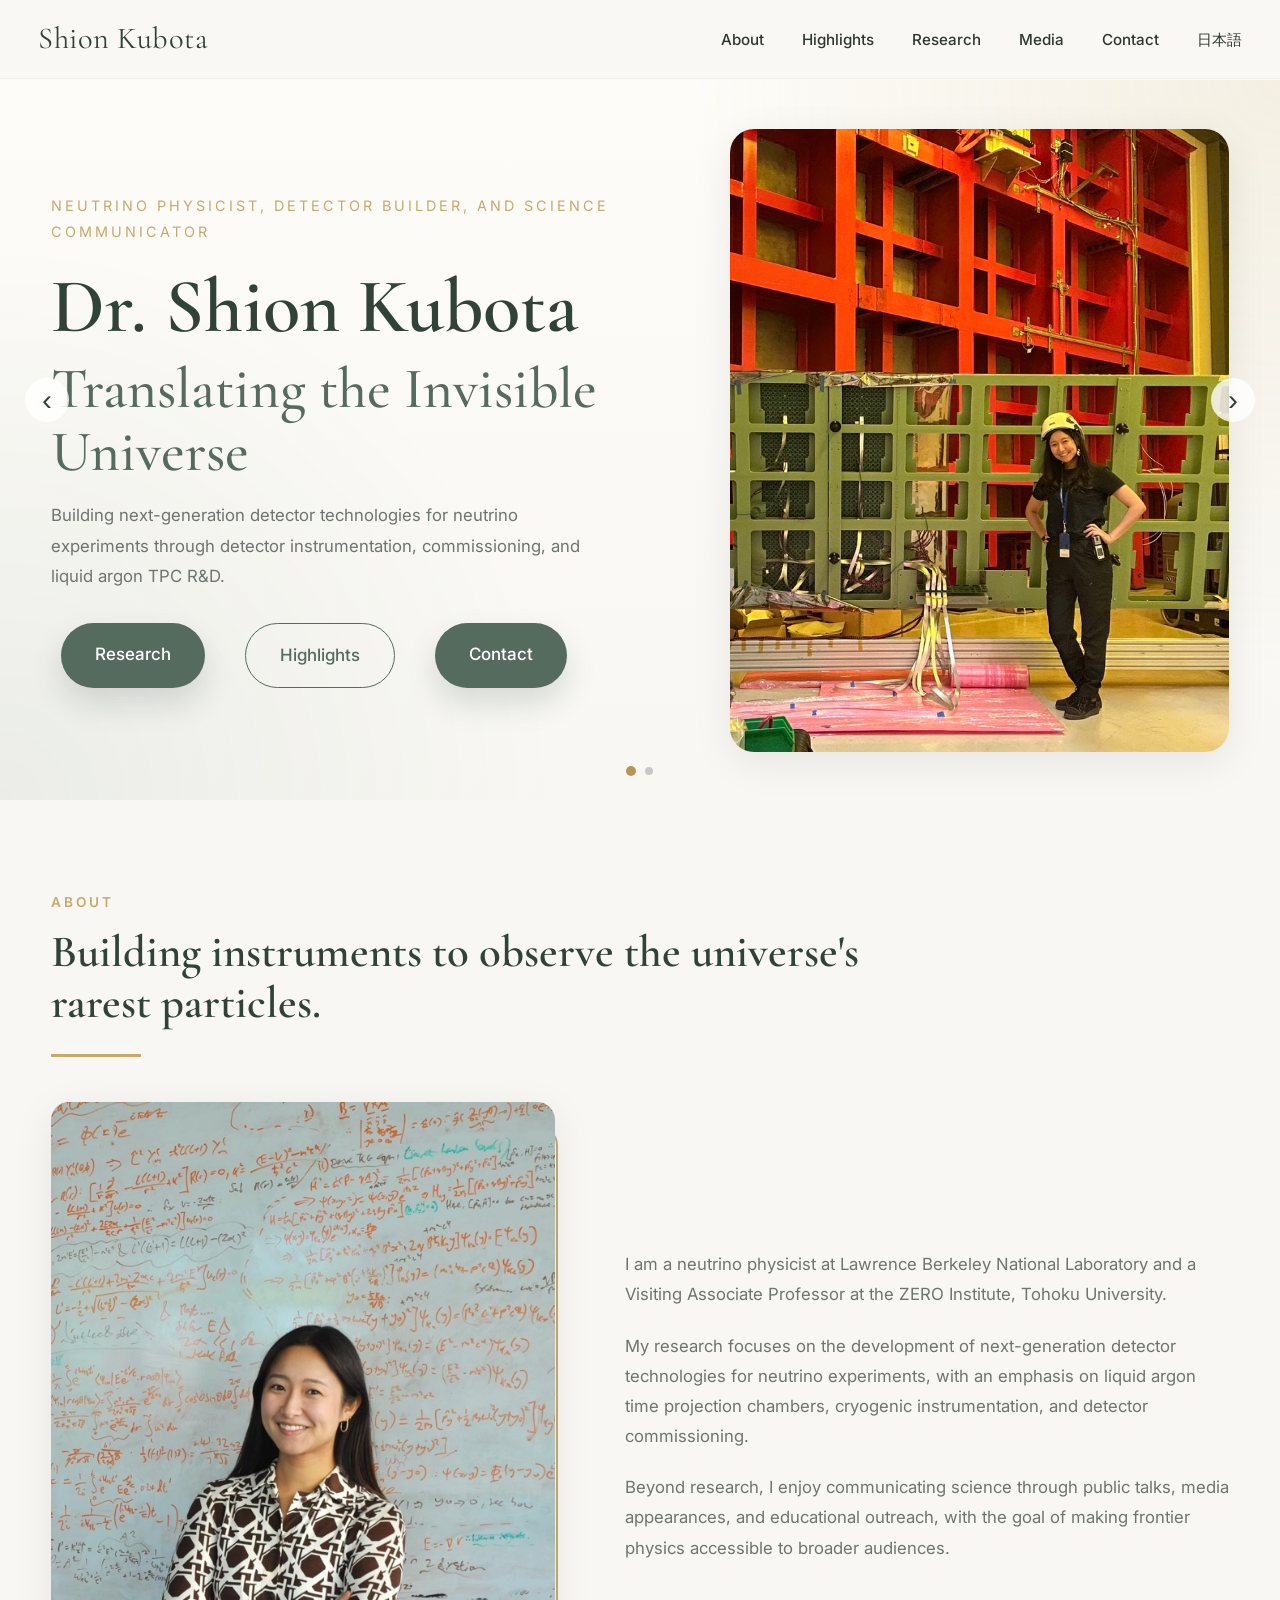
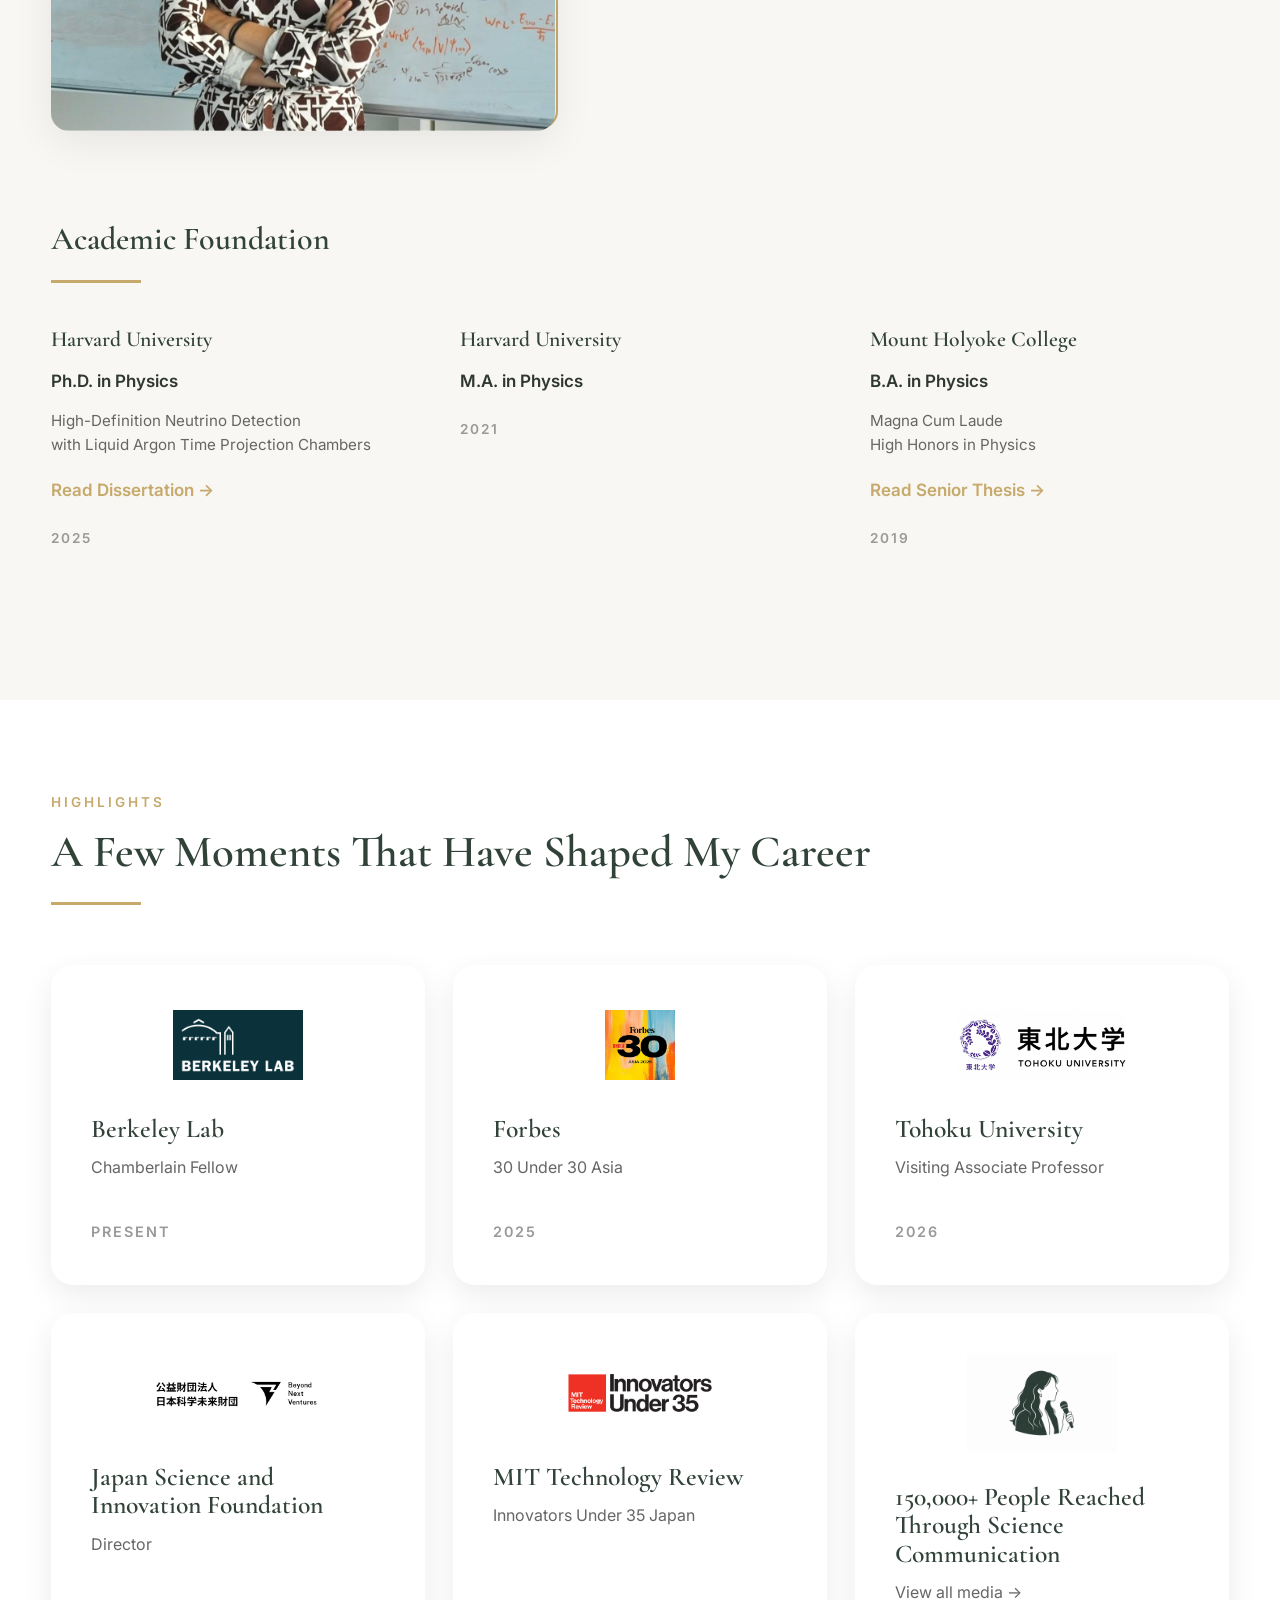
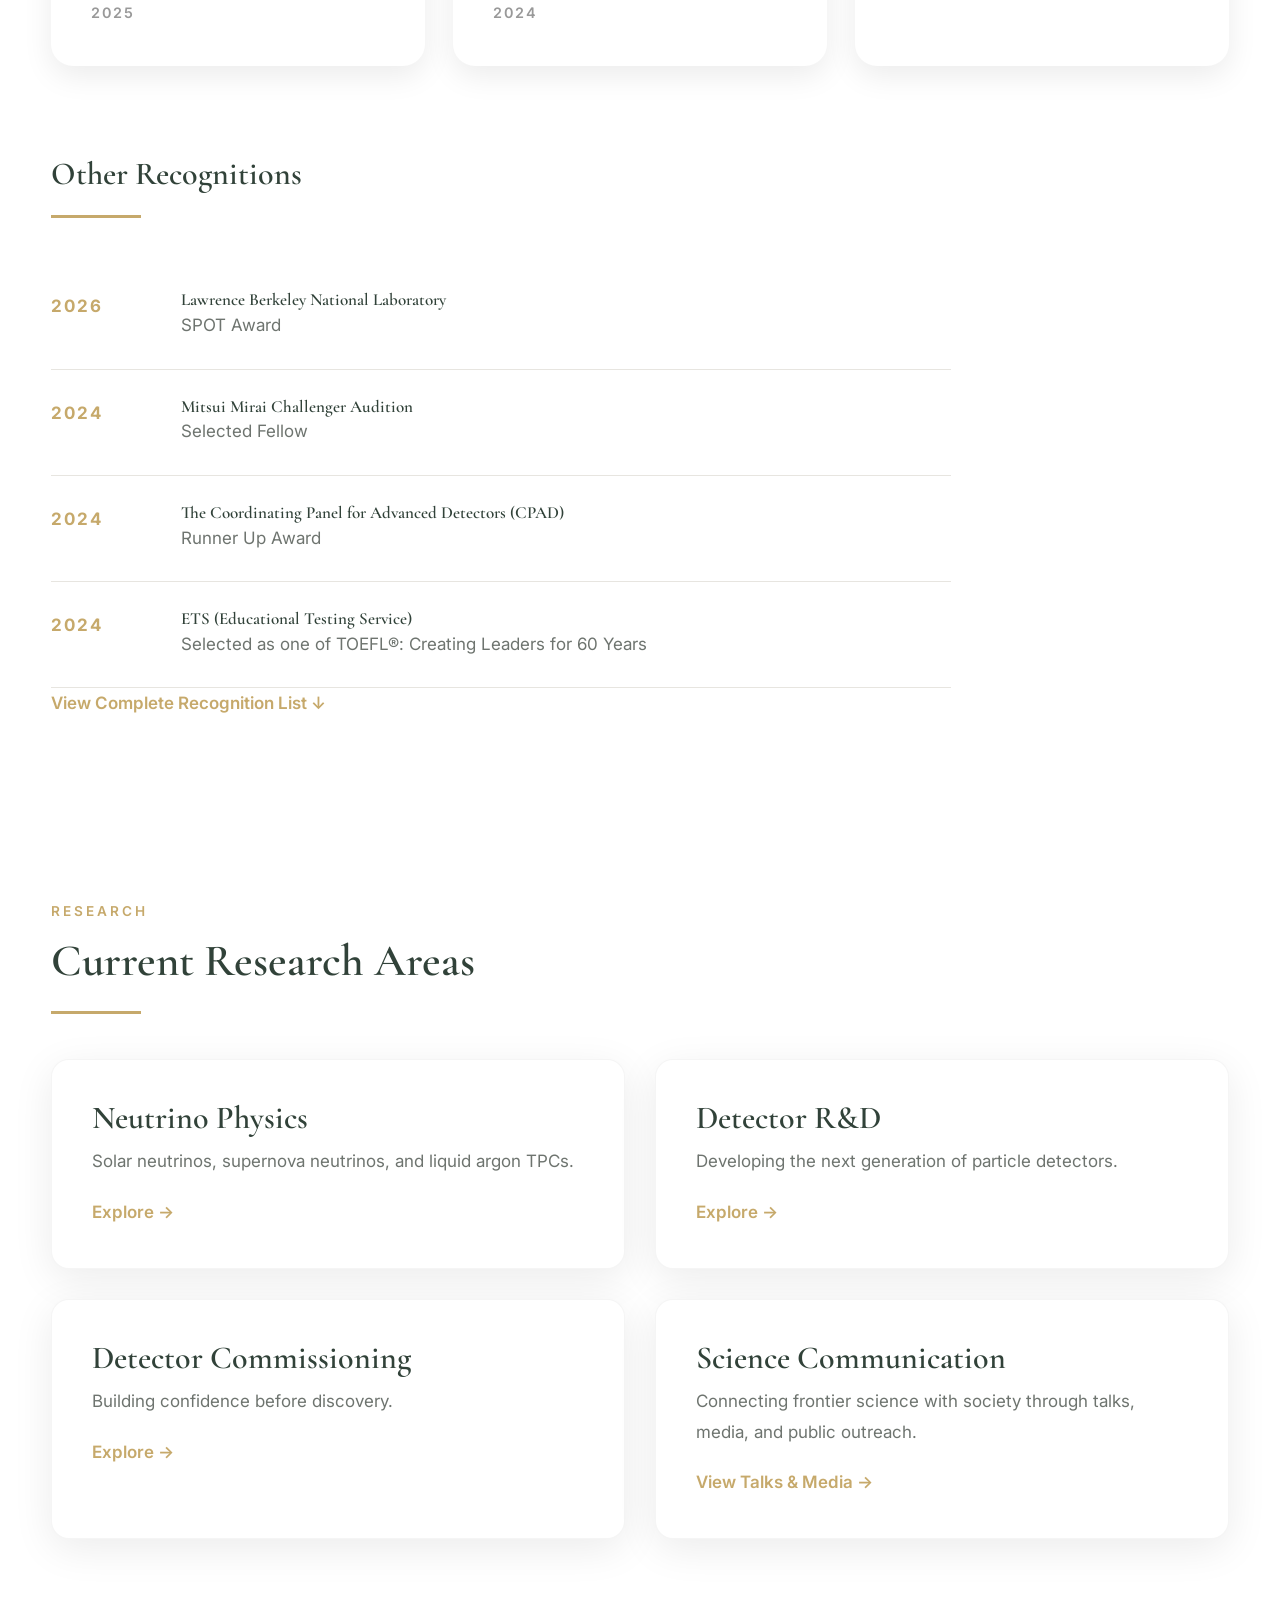
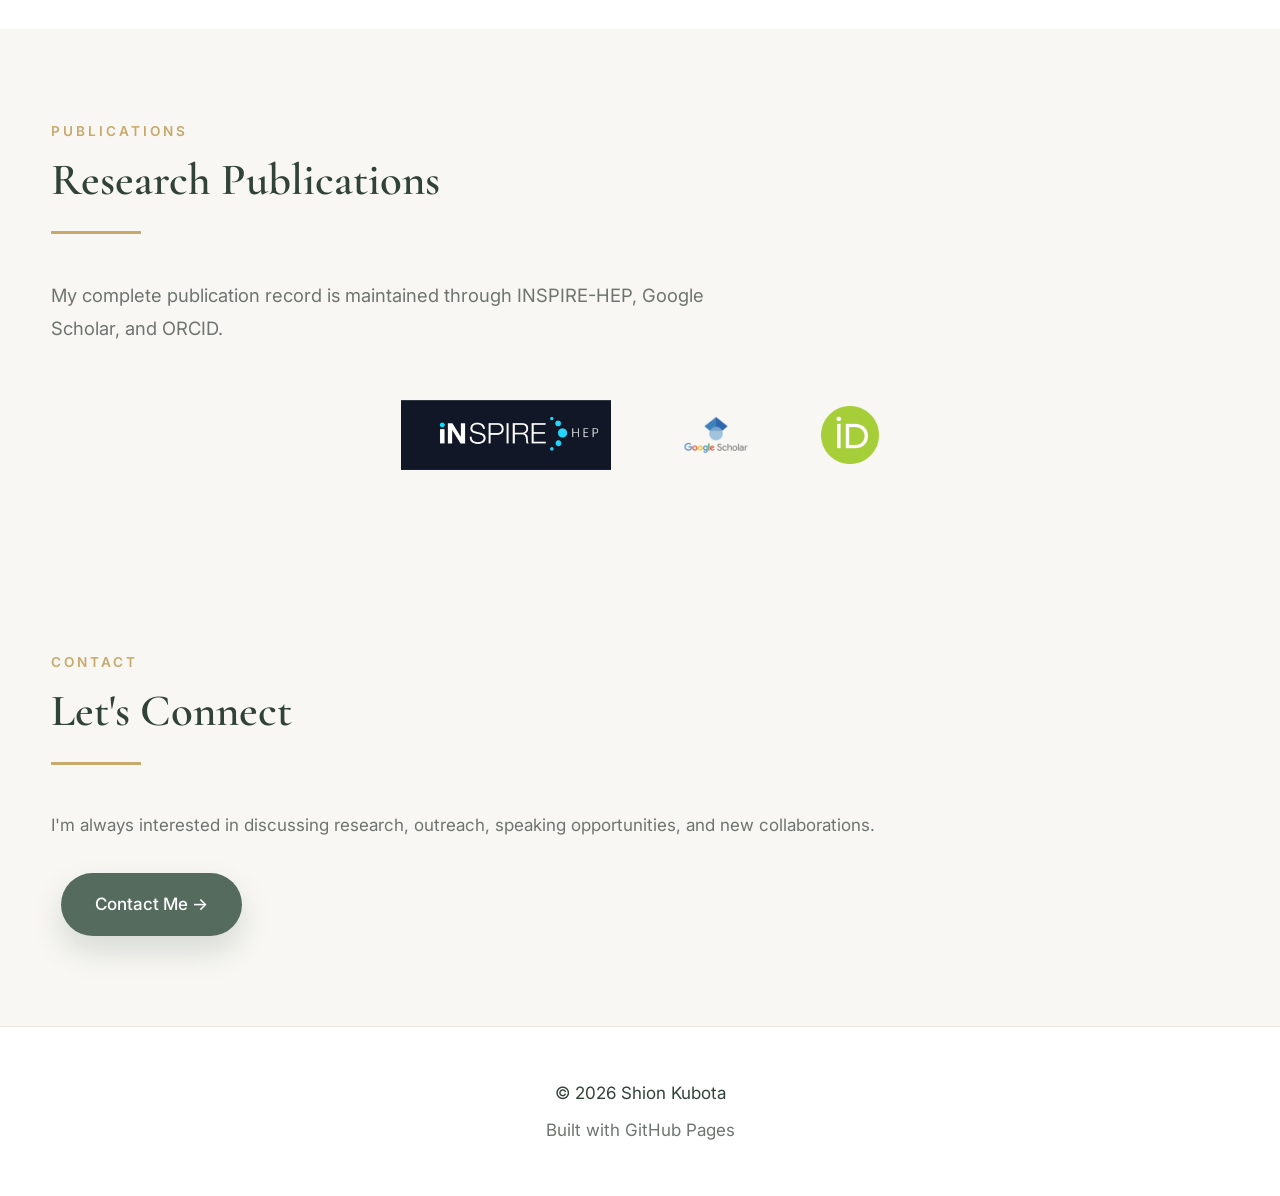
==== index.html @ 38a02c0d "Update index.html" ====
<!DOCTYPE html>
<html lang="en">

<head>
    <meta charset="UTF-8">
    <meta name="viewport" content="width=device-width, initial-scale=1.0">

    <title>Shion Kubota | Neutrino Physicist</title>

    <meta name="description"
content="Official website of Shion Kubota, neutrino physicist at Lawrence Berkeley National Laboratory, who is also a visiting associate professor at Tohoku University, specializing in detector instrumentation, liquid argon TPCs, detector commissioning, and science communication.">

    <!-- Google Fonts -->
    <link rel="preconnect" href="https://fonts.googleapis.com">
    <link rel="preconnect" href="https://fonts.gstatic.com" crossorigin>

    <link href="https://fonts.googleapis.com/css2?family=Cormorant+Garamond:wght@400;500;600;700&family=Inter:wght@300;400;500;600&display=swap"
        rel="stylesheet">

    <link rel="stylesheet" href="css/style.css">
    <link rel="icon" type="image/png" href="favicon.png">
</head>

<body>

    <!-- ================= NAVIGATION ================= -->

    <header>

        <nav class="navbar">

            <div class="logo">
                Shion Kubota
            </div>

            <ul class="nav-links">

                <li><a href="#about">About</a></li>

                <li><a href="#highlights">Highlights</a></li>

                <li><a href="#research">Research</a></li>

                <li><a href="media.html">Media</a></li>

                <li><a href="#contact">Contact</a></li>

                <li class="language-item">
                    <a href="jp/index.html" class="language-switch">
                        日本語
                    </a>
                </li>

            </ul>

        </nav>

    </header>


    <!-- ================= HERO SLIDER ================= -->

<section class="hero hero-slider">

    <div class="hero-slides">

        <!-- ================= SLIDE 1: MAIN HERO ================= -->

        <div class="hero-slide active">

            <div class="hero-content">

                <div class="hero-text">

                    <p class="subtitle">
                        Neutrino Physicist, Detector Builder, and Science Communicator
                    </p>

                    <h1>Dr. Shion Kubota</h1>

                    <h2>Translating the Invisible Universe</h2>

                    <p class="hero-description">
                        Building next-generation detector technologies for
                        neutrino experiments through detector instrumentation,
                        commissioning, and liquid argon TPC R&D.
                    </p>

                    <div class="hero-buttons">

                        <a href="#research" class="button">
                            Research
                        </a>

                        <a href="#highlights" class="button button-outline">
                            Highlights
                        </a>

                        <a href="#contact" class="button">
                            Contact
                        </a>

                    </div>

                </div>

                <div class="hero-image">

                    <img src="images/pCRP_portrait.jpeg"
                         alt="Shion Kubota with a detector">

                </div>

            </div>

        </div>


        <!-- ================= SLIDE 2: FEATURED MEDIA ================= -->

        <div class="hero-slide">

            <div class="hero-media-content">

                <div class="hero-media-heading">

                    <p class="subtitle">
                        FEATURED MEDIA
                    </p>

                    <h2>
                        Science Beyond the Laboratory
                    </h2>

                </div>


                <div class="media-grid">

                    <a href="https://youtu.be/wFc9NZ7e8RI?si=wCuoPRkrqTtPnAEb"
                       target="_blank"
                       class="media-card">

                        <img src="https://img.youtube.com/vi/wFc9NZ7e8RI/maxresdefault.jpg"
                             alt="YouTube Interview">

                        <div class="media-content">

                            <span class="media-type">
                                YouTube
                            </span>

                            <h3>
                                Featured Research Interview
                            </h3>

                        </div>

                    </a>


                    <a href="https://mitsui350th.com/interview/"
                       target="_blank"
                       class="media-card">

                        <img src="https://mitsui350th.com/asset/images/interview/pic2.jpg"
                             alt="Mitsui Interview">

                        <div class="media-content">

                            <span class="media-type">
                                Interview
                            </span>

                            <h3>
                                Mitsui 350th Anniversary
                            </h3>

                        </div>

                    </a>


                    <a href="https://prtimes.jp/main/html/rd/p/000000017.000087132.html"
                       target="_blank"
                       class="media-card">

                        <img src="images/impact.JPG"
                             alt="Tech for Impact Summit">

                        <div class="media-content">

                            <span class="media-type">
                                Invited Speaker
                            </span>

                            <h3>
                                Tech for Impact Summit 2025
                            </h3>

                        </div>

                    </a>

                </div>


                <div class="hero-media-more">

                    <a href="media.html">
                        Explore all media →
                    </a>

                </div>

            </div>

        </div>

        <!-- ================= SLIDE 3: HERO CLONE ================= -->

        <div class="hero-slide hero-clone">
        
            <div class="hero-content">
        
                <div class="hero-text">
        
                    <p class="subtitle">
                        Neutrino Physicist, Detector Builder, and Science Communicator
                    </p>
        
                    <h1>Dr. Shion Kubota</h1>
        
                    <h2>Translating the Invisible Universe</h2>
        
                    <p class="hero-description">
                        Building next-generation detector technologies for
                        neutrino experiments through detector instrumentation,
                        commissioning, and liquid argon TPC R&D.
                    </p>
        
                    <div class="hero-buttons">
        
                        <a href="#research" class="button">
                            Research
                        </a>
        
                        <a href="#highlights" class="button button-outline">
                            Highlights
                        </a>
        
                        <a href="#contact" class="button">
                            Contact
                        </a>
        
                    </div>
        
                </div>
        
                <div class="hero-image">
        
                    <img src="images/pCRP_portrait.jpeg"
                         alt="Shion Kubota with a detector">
        
                </div>
        
            </div>
        
        </div>

    </div>


    <!-- Slider controls -->

    <button class="hero-arrow hero-prev"
            aria-label="Previous slide">
        ‹
    </button>

    <button class="hero-arrow hero-next"
            aria-label="Next slide">
        ›
    </button>


    <div class="hero-dots">

        <button class="hero-dot active"
                aria-label="Show introduction"></button>

        <button class="hero-dot"
                aria-label="Show featured media"></button>

    </div>

</section>

    <!-- ================= ABOUT ================= -->

    <section id="about" class="section">

        <div class="container">

            <div class="section-title">

                <p>ABOUT</p>

                <h2>Building instruments to observe the universe's rarest particles.</h2>

            </div>

            <div class="about-grid">

                <div class="about-image">

                    <!-- Replace later -->

                    <img src="images/profile.jpg" alt="Shion Kubota">

                </div>

                <div class="about-text">

                    <p>

                        I am a neutrino physicist at Lawrence Berkeley National Laboratory and a Visiting Associate Professor at the ZERO Institute, Tohoku University.

                    </p>

                    <p>

                        My research focuses on the development of next-generation detector technologies for neutrino experiments, with an emphasis on liquid argon time projection chambers, cryogenic instrumentation, and detector commissioning.

                    </p>

                    <p>

                        Beyond research, I enjoy communicating science through public talks, media appearances, and educational outreach, with the goal of making frontier physics accessible to broader audiences.

                    </p>

                </div>

            </div>

                <!-- ================= Academic Foundation ================= -->

<div class="academic-foundation">

    <div class="section-title">

        <h3>Academic Foundation</h3>

    </div>

    <div class="education-grid">

        <div class="education-item">

            <h4>Harvard University</h4>

            <p class="degree">
                Ph.D. in Physics
            </p>

            <p class="education-note">
                High-Definition Neutrino Detection<br>
                with Liquid Argon Time Projection Chambers
            </p>

            <a href="https://dash.harvard.edu/entities/publication/be5d4766-2b55-4b63-9b41-ff9f7cc50c7d" class="education-link">
                Read Dissertation →
            </a>
            
            <span class="education-year">
                2025
            </span>

        </div>


        <div class="education-item">

            <h4>Harvard University</h4>

            <p class="degree">
                M.A. in Physics
            </p>

            <span class="education-year">
                2021
            </span>

        </div>

        
        <div class="education-item">

            <h4>Mount Holyoke College</h4>

            <p class="degree">
                B.A. in Physics
            </p>

            <p class="education-note">
                Magna Cum Laude<br>
                High Honors in Physics
            </p>

            <a href="https://ida.mtholyoke.edu/items/b19a2bbe-3df1-4970-aa1a-ec452c38742c" class="education-link">
                Read Senior Thesis →
            </a>

            <span class="education-year">
                2019
            </span>

        </div>


        

    </div>

</div>
        </div>

    </section>

    <!-- ================= highlights ================= -->

<section class="section alt-section" id="highlights">

<div class="container">

<div class="section-title">
<p>HIGHLIGHTS</p>
<h2>A Few Moments That Have Shaped My Career</h2>
</div>

<div class="highlight-grid">


    <a href="https://www.physics.lbl.gov/former-chamberlain-fellows/" class="highlight-card">

        <div class="highlight-logo">

            <img src="images/lbnl.png" alt="lbnl_logo">

        </div>

        <h3>Berkeley Lab</h3>

        <p class="highlight-subtitle">
            Chamberlain Fellow
        </p>

        <span class="highlight-year">
            Present
        </span>

    </a>

    <a href="https://www.forbes.com/profile/shion-kubota/" target="_blank" class="highlight-card featured">

        <div class="highlight-logo">

            <img src="images/Forbes.jpeg" alt="forbes_logo">
        
        </div>

        <h3>Forbes</h3>

        <p class="highlight-subtitle">
            30 Under 30 Asia
        </p>

        <span class="highlight-year">
            2025
        </span>

    </a>


    <a href="https://zero-institute.org/researcher/shionkubota" class="highlight-card">

        <div class="highlight-logo">

            <img src="images/tohoku.jpg" alt="tohoku_logo">
        
        </div>

        <h3>Tohoku University</h3>

        <p class="highlight-subtitle">
            Visiting Associate Professor
        </p>

        <span class="highlight-year">
            2026
        </span>

    </a>

    <a href="https://japan-future-science-foundation.org/" class="highlight-card">

        <div class="highlight-logo">

            <img src="images/JSIF.png" alt="JSIF">
        
        </div>

        <h3>Japan Science and Innovation Foundation</h3>

        <p class="highlight-subtitle">
            Director
        </p>

        <span class="highlight-year">
            2025
        </span>

    </a>




    <a href="https://www.innovatorsunder35.com/the-list/shion-kubota/" target="_blank" class="highlight-card">

        <div class="highlight-logo">

            <img src="images/MIT_IU35.png" alt="mit_iu35">
        
        </div>

        <h3>MIT Technology Review</h3>

        <p class="highlight-subtitle">
            Innovators Under 35 Japan
        </p>

        <span class="highlight-year">
            2024
        </span>

    </a>

    <a href="media.html" class="highlight-card">
        <div class="highlight-logo highlight-talk-logo">
            <img src="images/talk_logo.png" alt="mic">
        </div>
        
        <h3>150,000+ People Reached Through Science Communication</h3>

        <p class="highlight-subtitle">
            View all media →
        </p>

    </a>

</div>

    

<!-- ================= RECOGNITION ================= -->
    <div class="section-title recognition-title">
    <h3>Other Recognitions</h3>
    </div>

        <div class="recognition-list">

            <div class="recognition-item">
                <div class="recognition-year">2026</div>
                <div class="recognition-content">
                    <h4>Lawrence Berkeley National Laboratory</h4>
                    <p>SPOT Award</p>
                </div>
            </div>
            
            <div class="recognition-item">
                <div class="recognition-year">2024</div>
                <div class="recognition-content">
                    <h4>Mitsui Mirai Challenger Audition</h4>
                    <p>Selected Fellow</p>
                </div>
            </div>
            
            <div class="recognition-item">
                <div class="recognition-year">2024</div>
                <div class="recognition-content">
                    <h4>The Coordinating Panel for Advanced Detectors (CPAD)</h4>
                    <p>Runner Up Award</p>
                </div>
            </div>
            
            <div class="recognition-item">
                <div class="recognition-year">2024</div>
                <div class="recognition-content">
                    <h4>ETS (Educational Testing Service)</h4>
                    <p>Selected as one of TOEFL®: Creating Leaders for 60 Years</p>
                </div>
            </div>

    <button class="recognition-open">
        View Complete Recognition List ↓
    </button>
    <div class="recognition-hidden">

            <div class="recognition-item">
                <div class="recognition-year">2020</div>
                <div class="recognition-content">
                    <h4>Ezoe Recruit Memorial Foundation</h4>
                    <p>Scholar</p>
                </div>
            </div>
        
            <div class="recognition-item">
                <div class="recognition-year">2018</div>
                <div class="recognition-content">
                    <h4>The Society of Physics Students (SPS)</h4>
                    <p>Outstanding Learning Assistant Award</p>
                </div>
            </div>
        
            <div class="recognition-item">
                <div class="recognition-year">2018</div>
                <div class="recognition-content">
                    <h4>Sigma Pi Sigma</h4>
                </div>
            </div>
        
            <div class="recognition-item">
                <div class="recognition-year">2016</div>
                <div class="recognition-content">
                    <h4>Masason Foundation</h4>
                    <p>Scholar</p>
                </div>
            </div>
        
            <div class="recognition-item">
                <div class="recognition-year">2015</div>
                <div class="recognition-content">
                    <h4>Mount Holyoke College</h4>
                    <p>Sarah Williston Scholar</p>
                </div>
            </div>
        
            <div class="recognition-item">
                <div class="recognition-year">2015</div>
                <div class="recognition-content">
                    <h4>Ezoe Memorial Foundation</h4>
                    <p>Scholar</p>
                </div>
            </div>
        
            <div class="recognition-item">
                <div class="recognition-year">2015</div>
                <div class="recognition-content">
                    <h4>Grew Bancroft Foundation</h4>
                    <p>Scholar</p>
                </div>
            </div>

            <button class="recognition-close">
            Hide Recognition List ↑
        </button>

    </div>

        </div>
</section>



    
    <!-- ================= RESEARCH ================= -->

    <section id="research" class="section alt-section">

        <div class="container">

            <div class="section-title">

                <p>RESEARCH</p>

                <h2>Current Research Areas</h2>

            </div>
            <div class="card-grid">

                <a href="physics.html" class="card card-link">

                    <h3>Neutrino Physics</h3>
                
                    <p>
                        Solar neutrinos, supernova neutrinos, and liquid argon TPCs.
                    </p>
                
                    <span class="explore-link">
                        Explore →
                    </span>
                
                </a>

                <a href="randd.html" class="card card-link">

                    <h3>Detector R&D</h3>
                
                    <p>
                        Developing the next generation of particle detectors.
                    </p>
                
                    <span class="explore-link">
                        Explore →
                    </span>
            
                </a>
                
                <a href="commissioning.html" class="card card-link">
    
                    <h3>Detector Commissioning</h3>
                
                    <p>
                        Building confidence before discovery.
                    </p>
                
                    <span class="explore-link">
                        Explore →
                    </span>
                
                </a>

                <a href="media.html" class="card card-link">

                    <h3>Science Communication</h3>
                
                    <p>
                        Connecting frontier science with society through talks, media, and public outreach.
                    </p>
                
                    <span class="explore-link">
                        View Talks & Media →
                    </span>
                
                </a>
            </div>
        </div>

    </section>


    
    <!-- ================= PUBLICATIONS ================= -->

<section id="publications" class="section">

    <div class="container">

        <div class="section-title">

            <p>PUBLICATIONS</p>

            <h2>Research Publications</h2>

        </div>

        <p class="coming-soon">
            My complete publication record is maintained through INSPIRE-HEP,
            Google Scholar, and ORCID.
        </p>

        <div class="publication-links">

            <a href="https://inspirehep.net/authors/3166289" target="_blank">
                <img class="inspire-logo" src="images/inspire.webp" alt="INSPIRE-HEP">
            </a>
            
            <a href="https://scholar.google.com/citations?user=In8q2KMAAAAJ&hl=en" target="_blank">
                <img class="scholar-logo" src="images/google_scholar.png" alt="Google Scholar">
            </a>
            
            <a href="https://orcid.org/0000-0001-8247-0265" target="_blank">
                <img class="orcid-logo" src="images/ORCID_iD.svg.webp" alt="ORCID">
            </a>

        </div>

    </div>

</section>


    <!-- ================= CONTACT ================= -->

<section id="contact" class="section">

    <div class="container">

        <div class="section-title">

            <p>CONTACT</p>
            <h2>Let's Connect</h2>

        </div>

        <div class="contact-content">

            <p class="contact-text">
                I'm always interested in discussing research,
                outreach, speaking opportunities, and new collaborations.
            </p>

            <a href="https://docs.google.com/forms/d/e/1FAIpQLScKsEqOv61DhloimWqyP0lk8StDxMwZm6bhEOyHyEwW5R_8sQ/viewform?usp=header"
               target="_blank"
               class="button">
                Contact Me →
            </a>

        </div>

    </div>

</section>



    <!-- ================= FOOTER ================= -->

    <footer>

        <p>

            © 2026 Shion Kubota

        </p>

        <p>

            Built with GitHub Pages

        </p>

    </footer>



    <script src="script.js"></script>

</body>

</html>
---- css/style.css ----
@import url("base.css");
@import url("components.css");
@import url("animations.css");
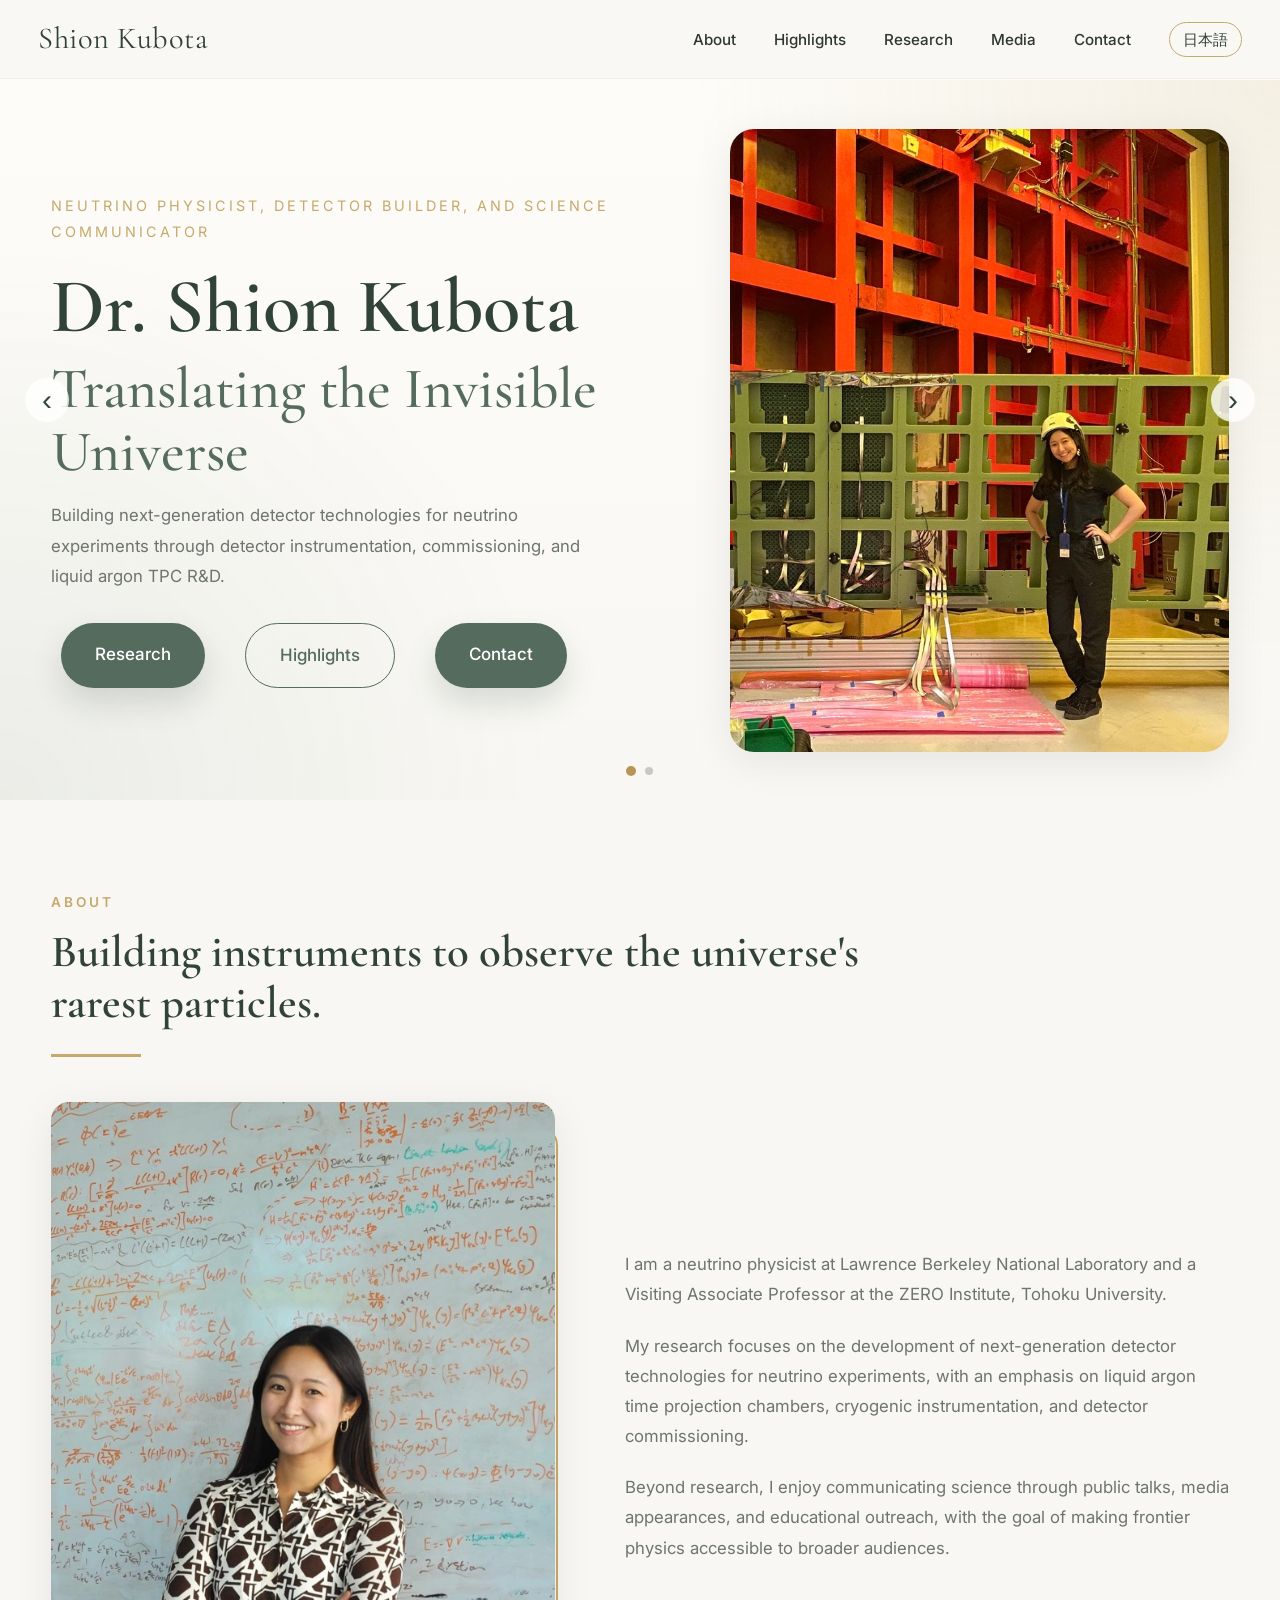
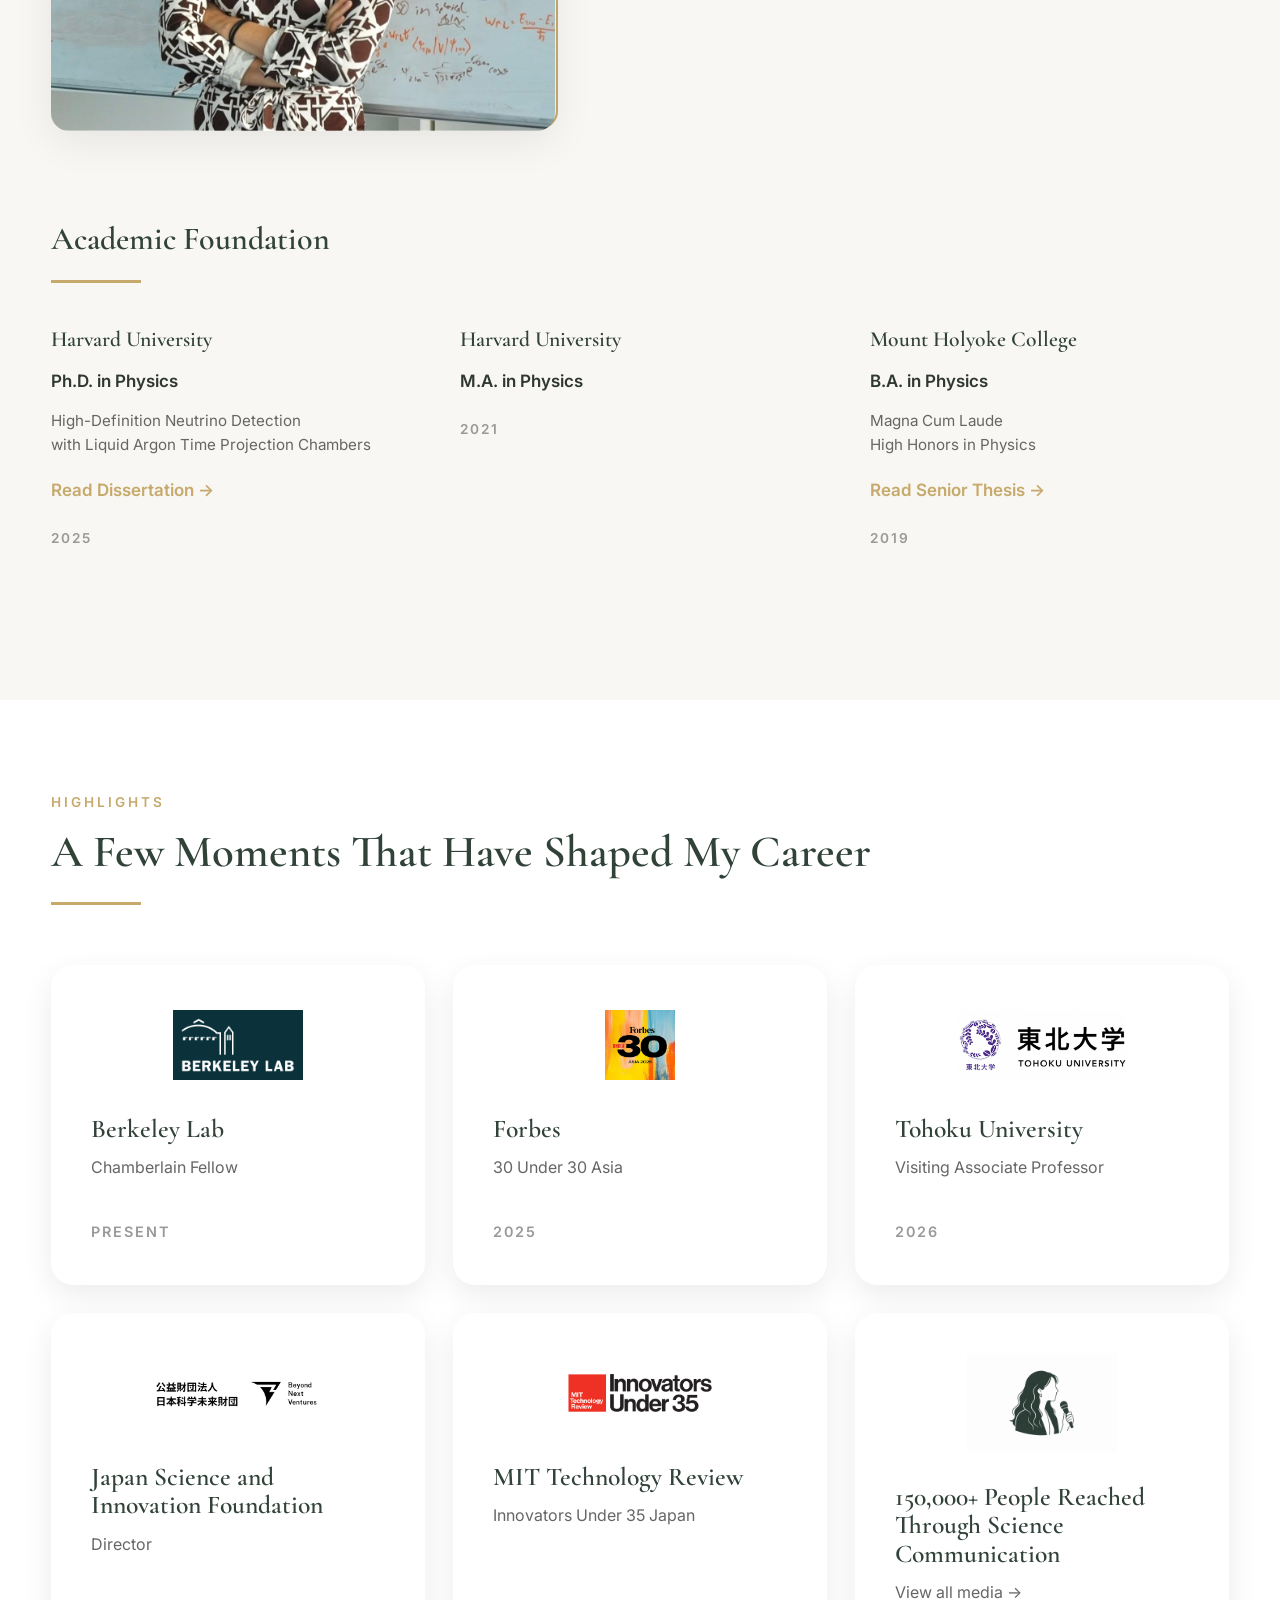
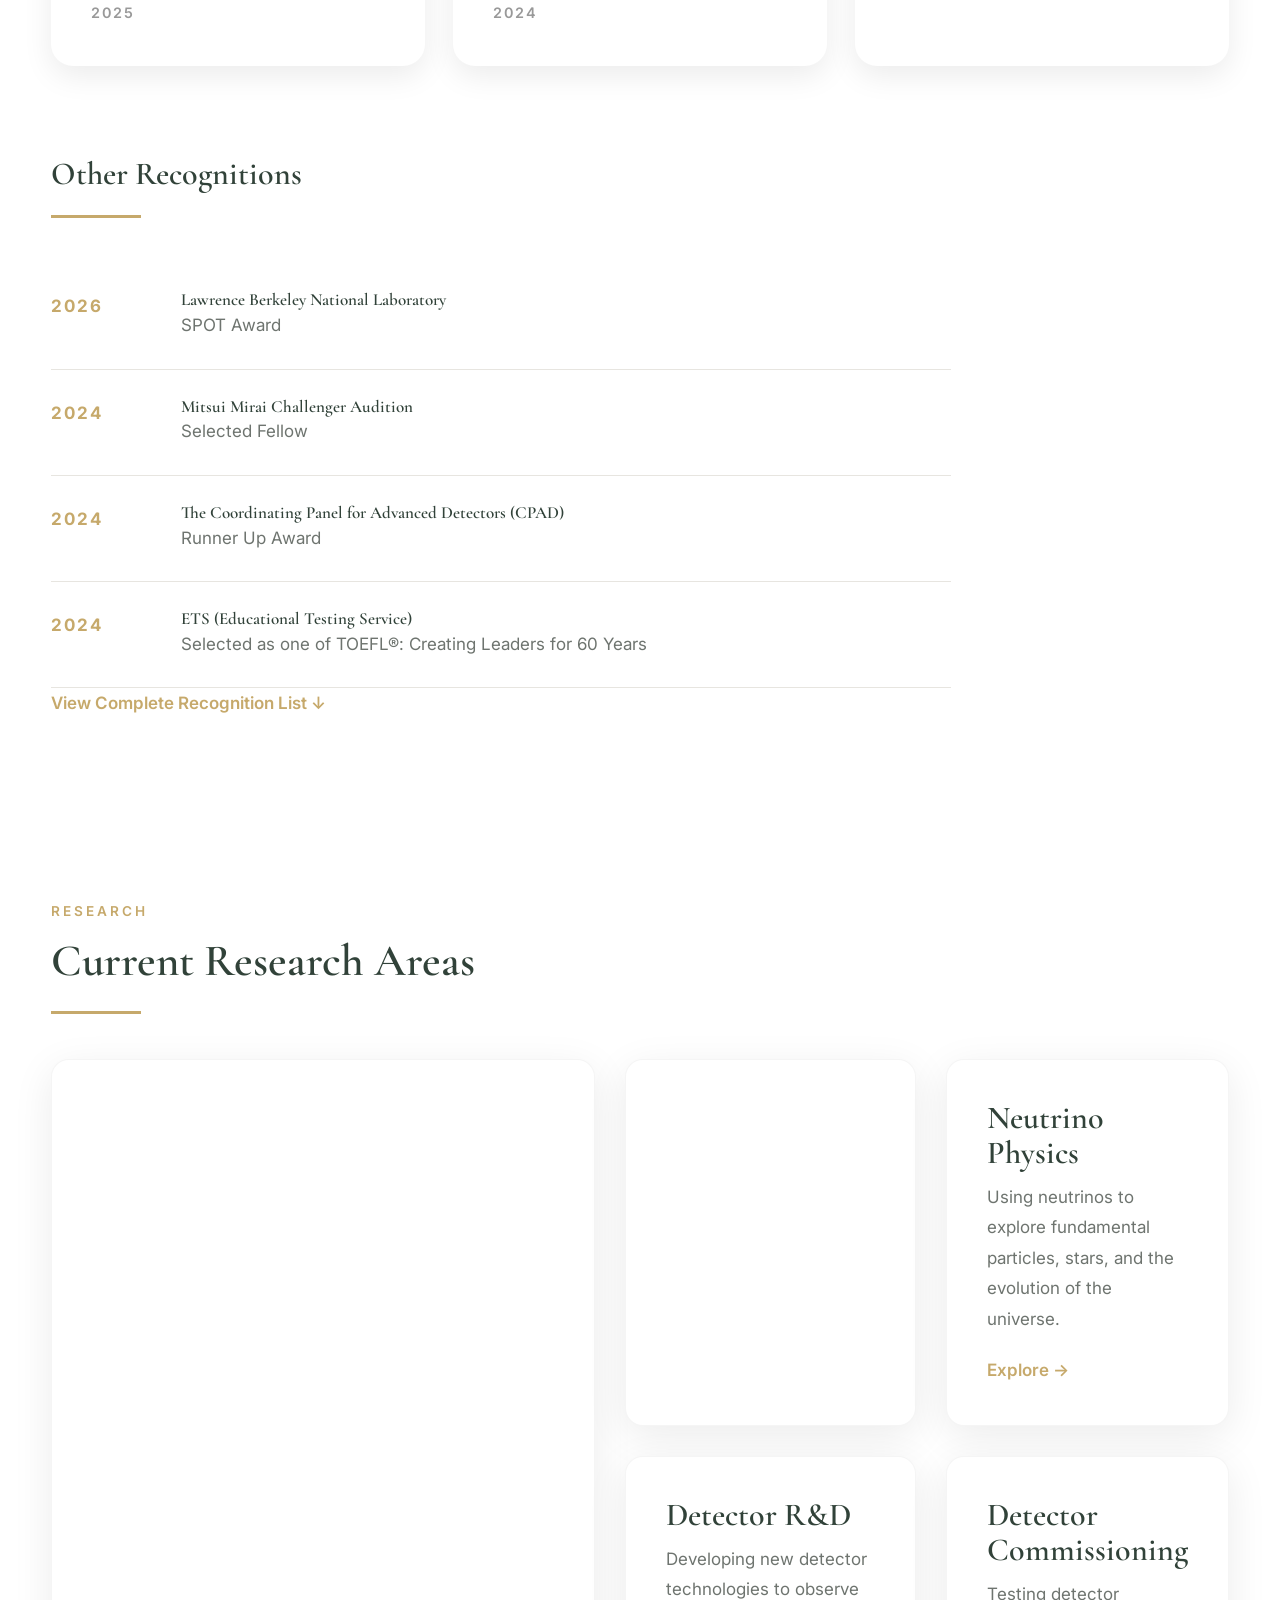
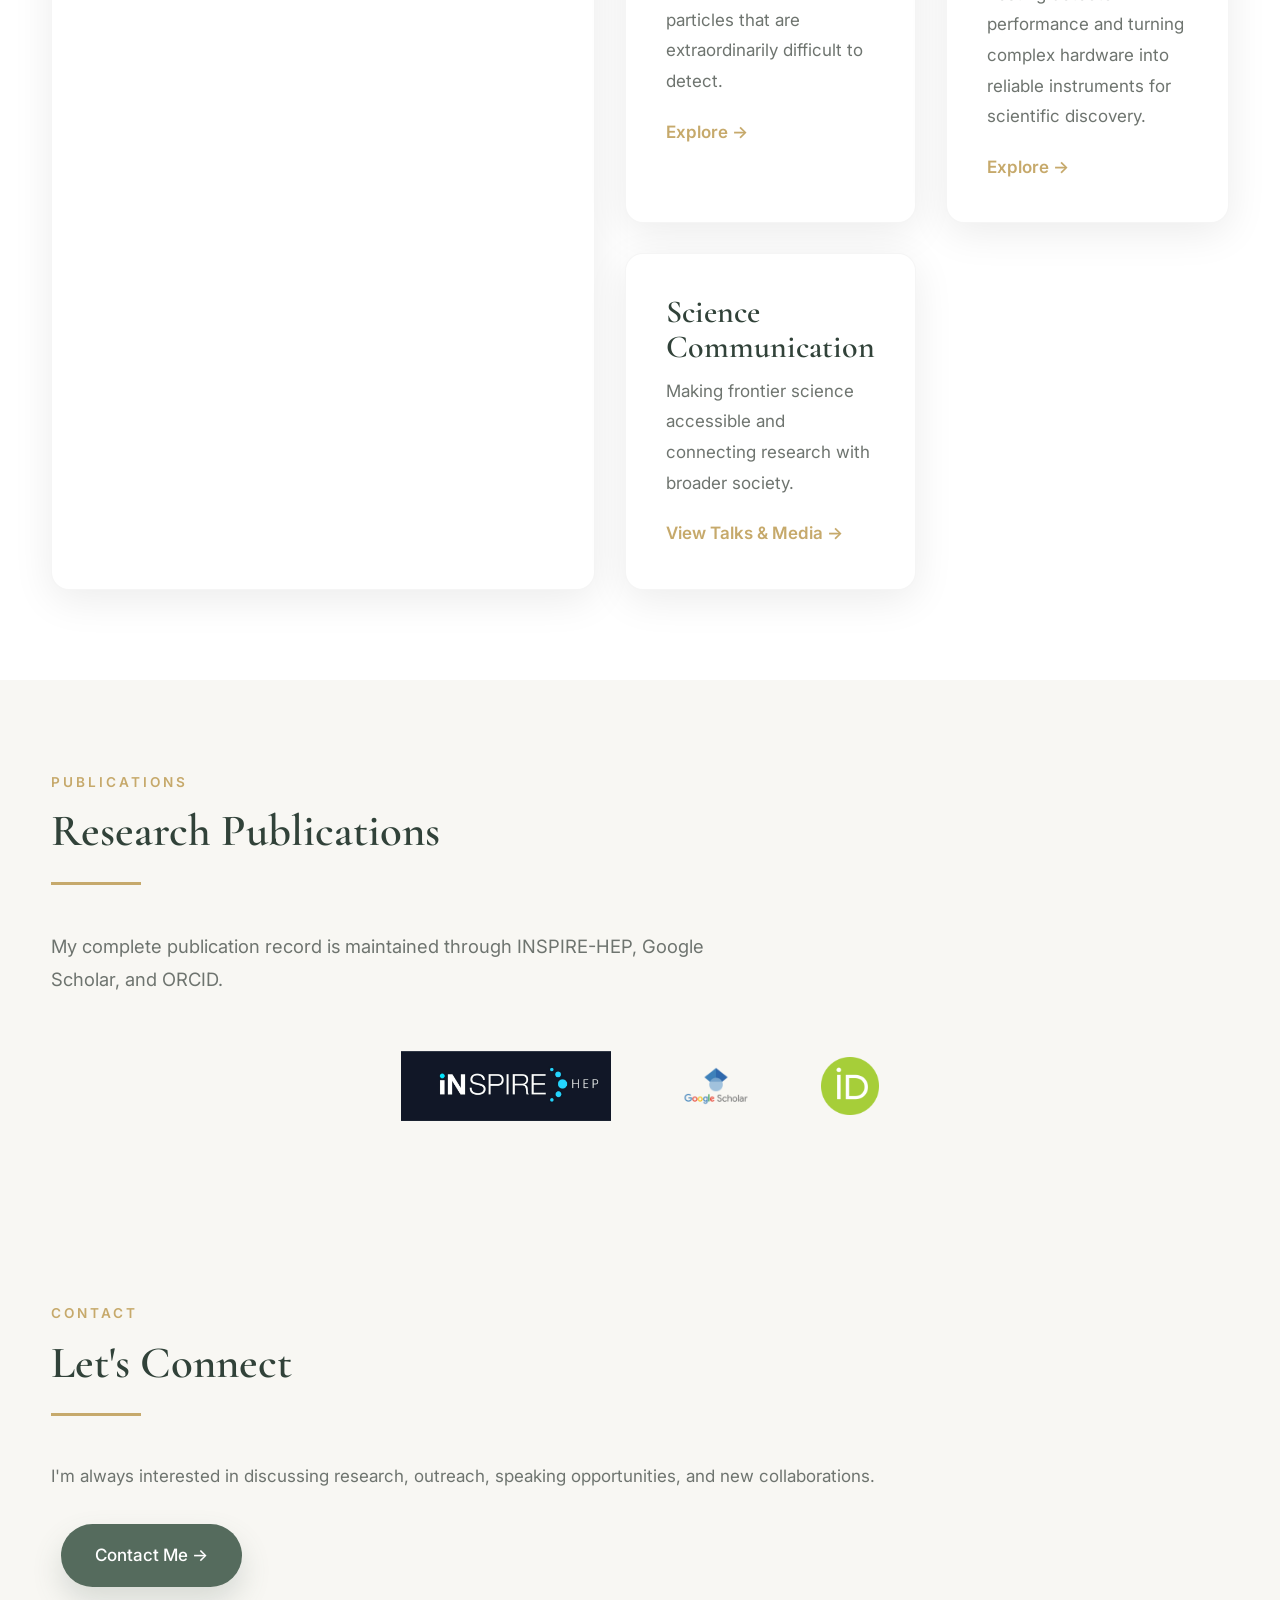
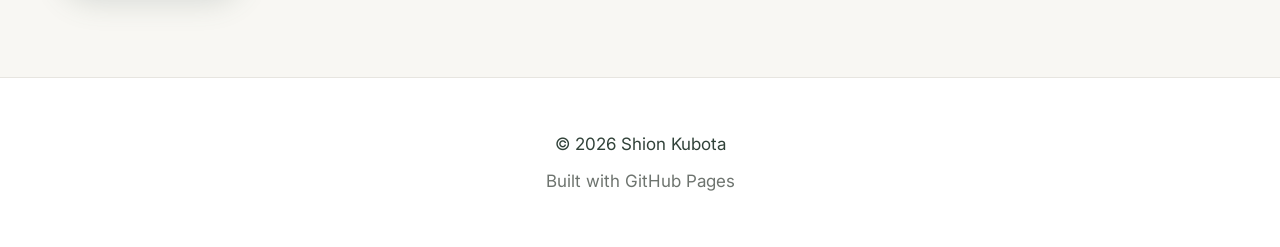
==== commit a563e718: "Update index.html" ====
--- a/index.html
+++ b/index.html
@@ -691,60 +691,72 @@
 
                 <a href="physics.html" class="card card-link">
 
-                    <h3>Neutrino Physics</h3>
-                
-                    <p>
-                        Solar neutrinos, supernova neutrinos, and liquid argon TPCs.
-                    </p>
-                
-                    <span class="explore-link">
-                        Explore →
-                    </span>
-                
-                </a>
-
-                <a href="randd.html" class="card card-link">
-
-                    <h3>Detector R&D</h3>
-                
-                    <p>
-                        Developing the next generation of particle detectors.
-                    </p>
-                
-                    <span class="explore-link">
-                        Explore →
-                    </span>
-            
-                </a>
-                
-                <a href="commissioning.html" class="card card-link">
-    
-                    <h3>Detector Commissioning</h3>
-                
-                    <p>
-                        Building confidence before discovery.
-                    </p>
-                
-                    <span class="explore-link">
-                        Explore →
-                    </span>
-                
-                </a>
-
-                <a href="media.html" class="card card-link">
-
-                    <h3>Science Communication</h3>
-                
-                    <p>
-                        Connecting frontier science with society through talks, media, and public outreach.
-                    </p>
-                
-                    <span class="explore-link">
-                        View Talks & Media →
-                    </span>
-                
-                </a>
-            </div>
+                    <div class="card-grid">
+
+    <a href="physics.html" class="card card-link">
+
+        <h3>Neutrino Physics</h3>
+
+        <p>
+            Using neutrinos to explore fundamental particles,
+            stars, and the evolution of the universe.
+        </p>
+
+        <span class="explore-link">
+            Explore →
+        </span>
+
+    </a>
+
+
+    <a href="randd.html" class="card card-link">
+
+        <h3>Detector R&amp;D</h3>
+
+        <p>
+            Developing new detector technologies
+            to observe particles that are extraordinarily difficult to detect.
+        </p>
+
+        <span class="explore-link">
+            Explore →
+        </span>
+
+    </a>
+
+
+    <a href="commissioning.html" class="card card-link">
+
+        <h3>Detector Commissioning</h3>
+
+        <p>
+            Testing detector performance and turning complex hardware
+            into reliable instruments for scientific discovery.
+        </p>
+
+        <span class="explore-link">
+            Explore →
+        </span>
+
+    </a>
+
+
+    <a href="media.html" class="card card-link">
+
+        <h3>Science Communication</h3>
+
+        <p>
+            Making frontier science accessible
+            and connecting research with broader society.
+        </p>
+
+        <span class="explore-link">
+            View Talks &amp; Media →
+        </span>
+
+    </a>
+
+</div>
         </div>
 
     </section>
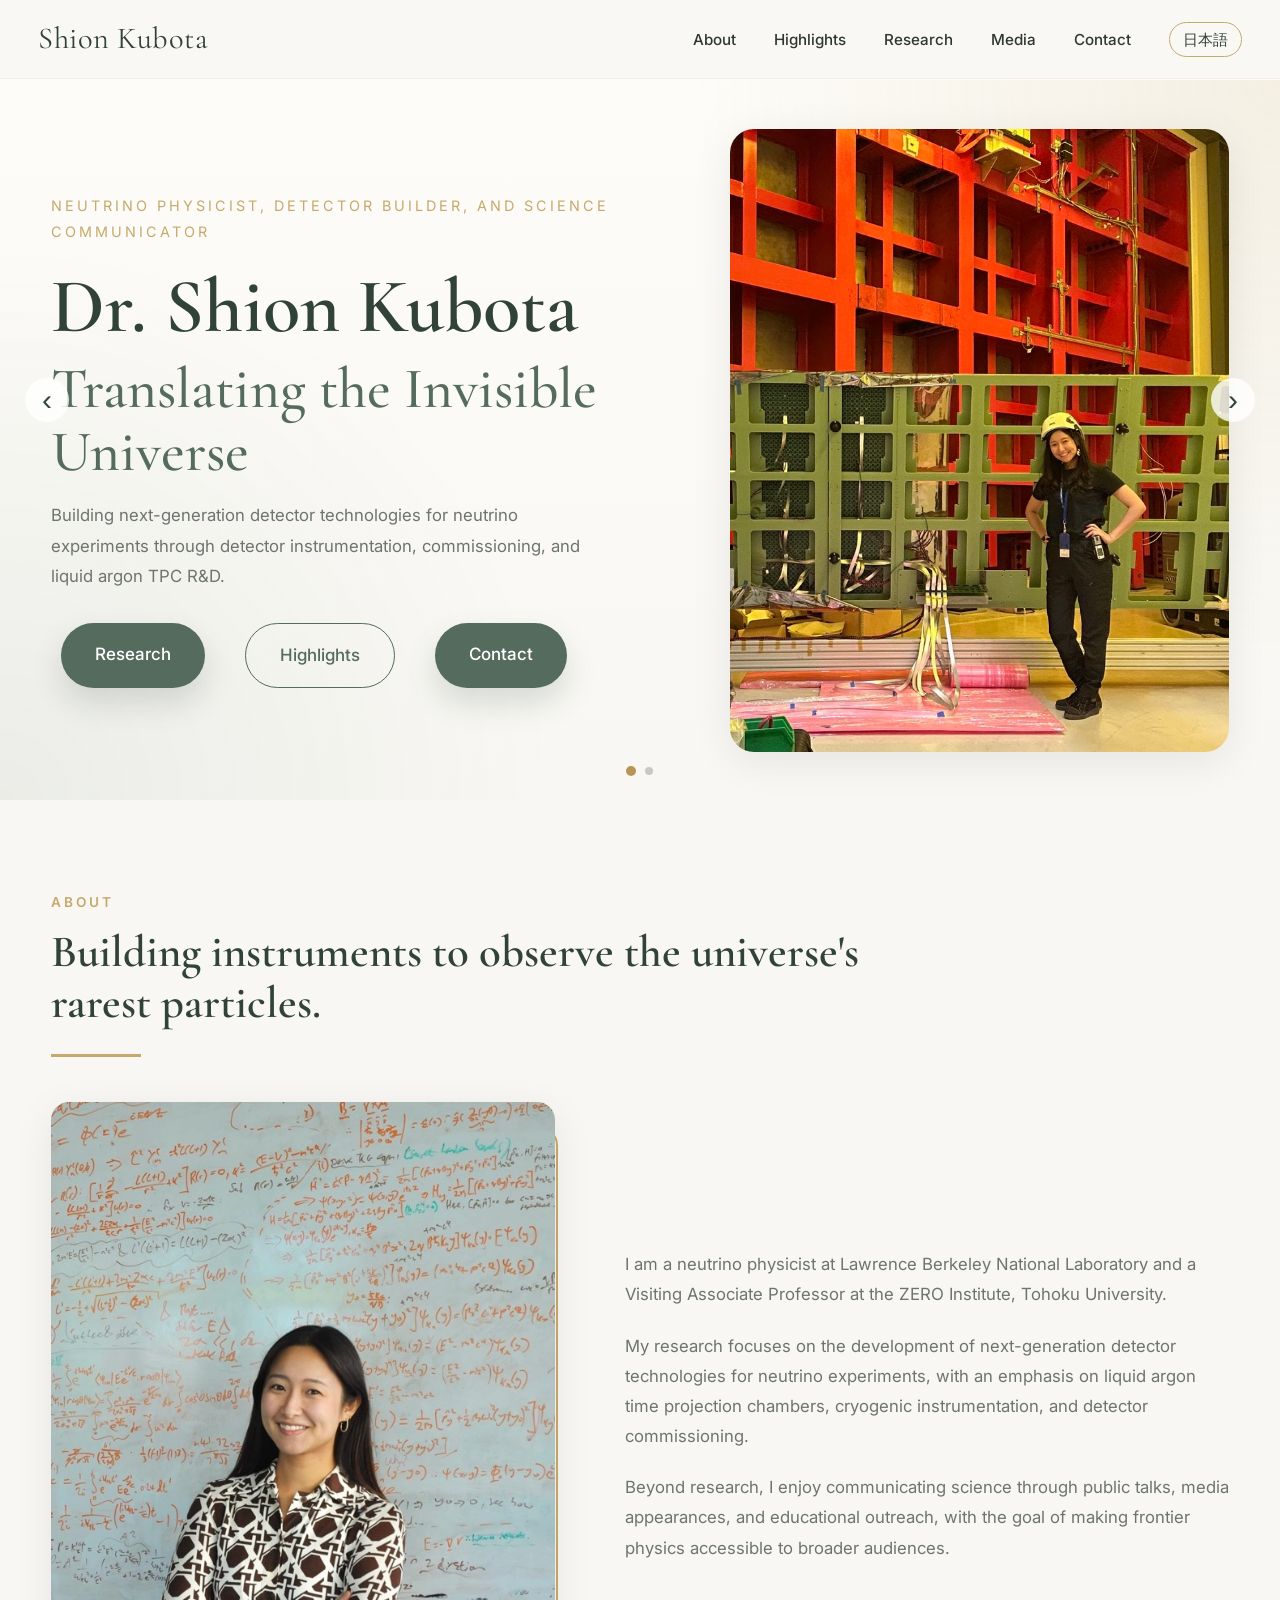
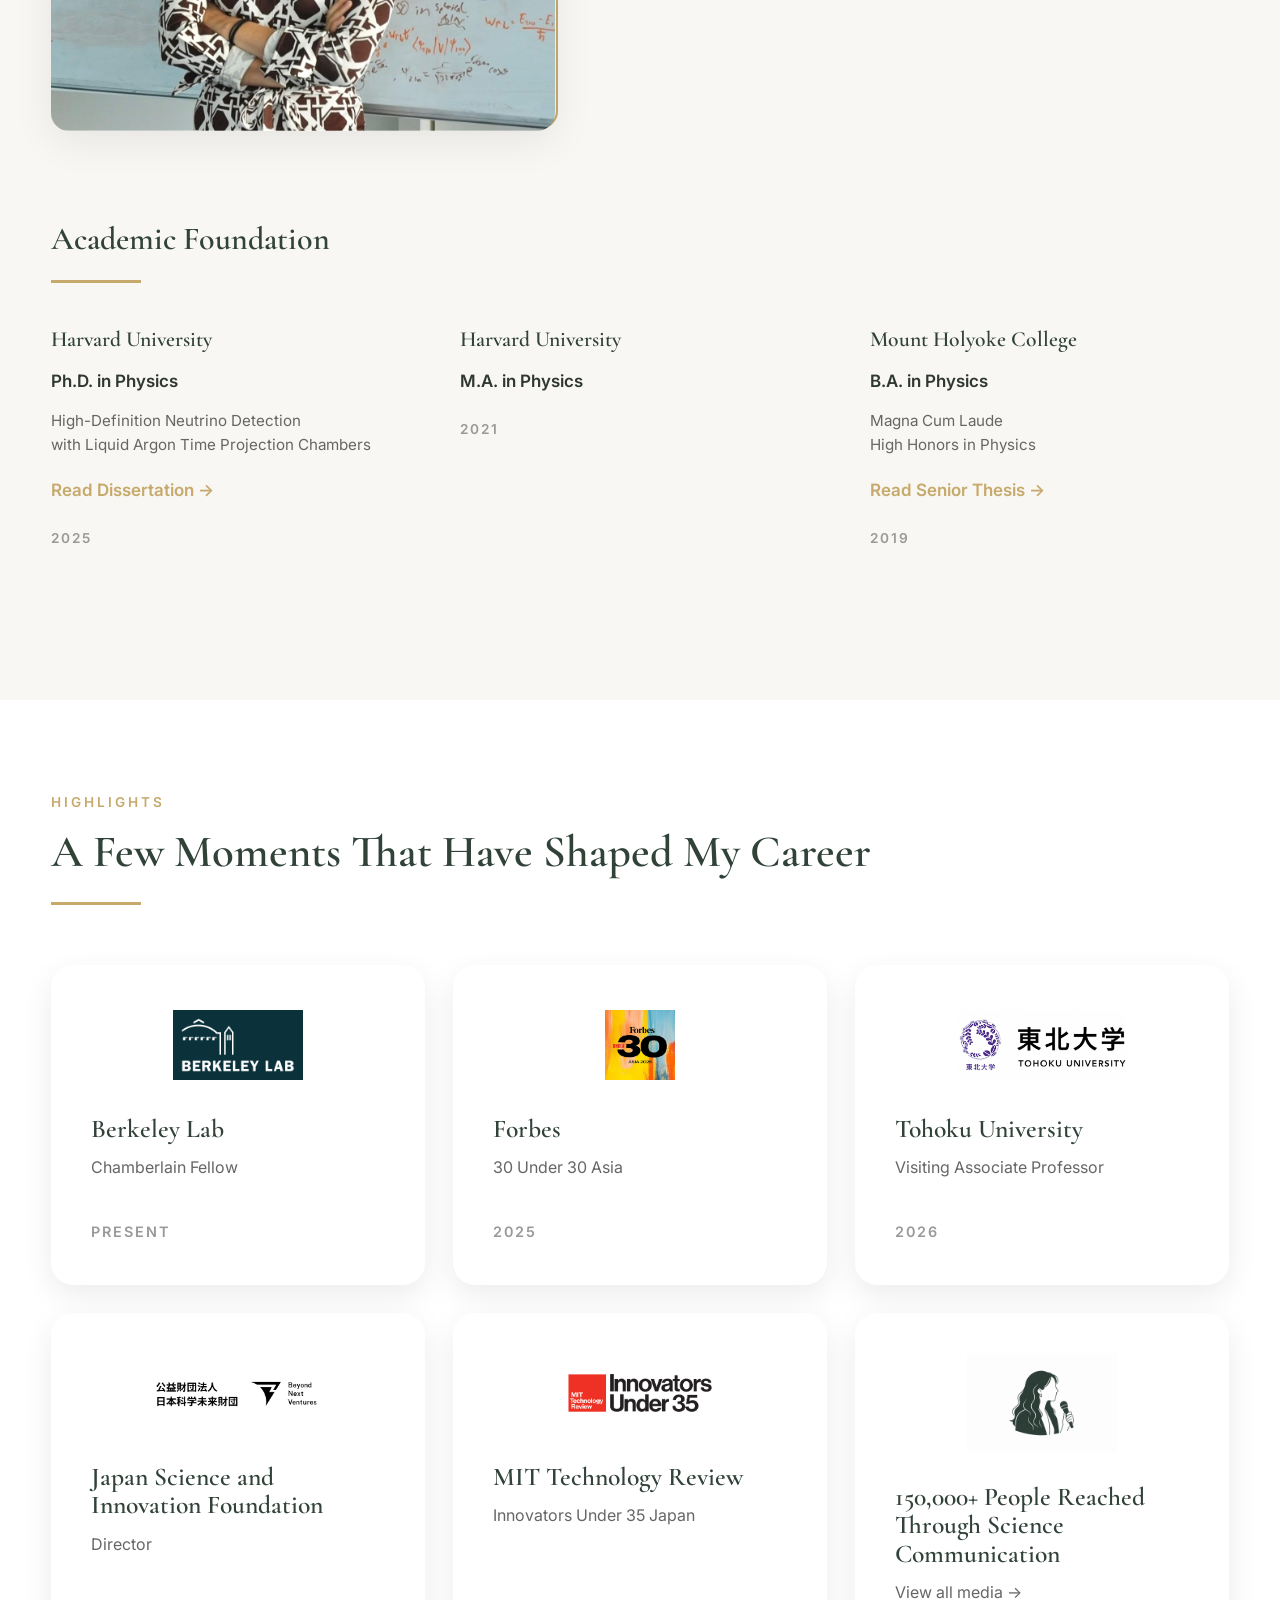
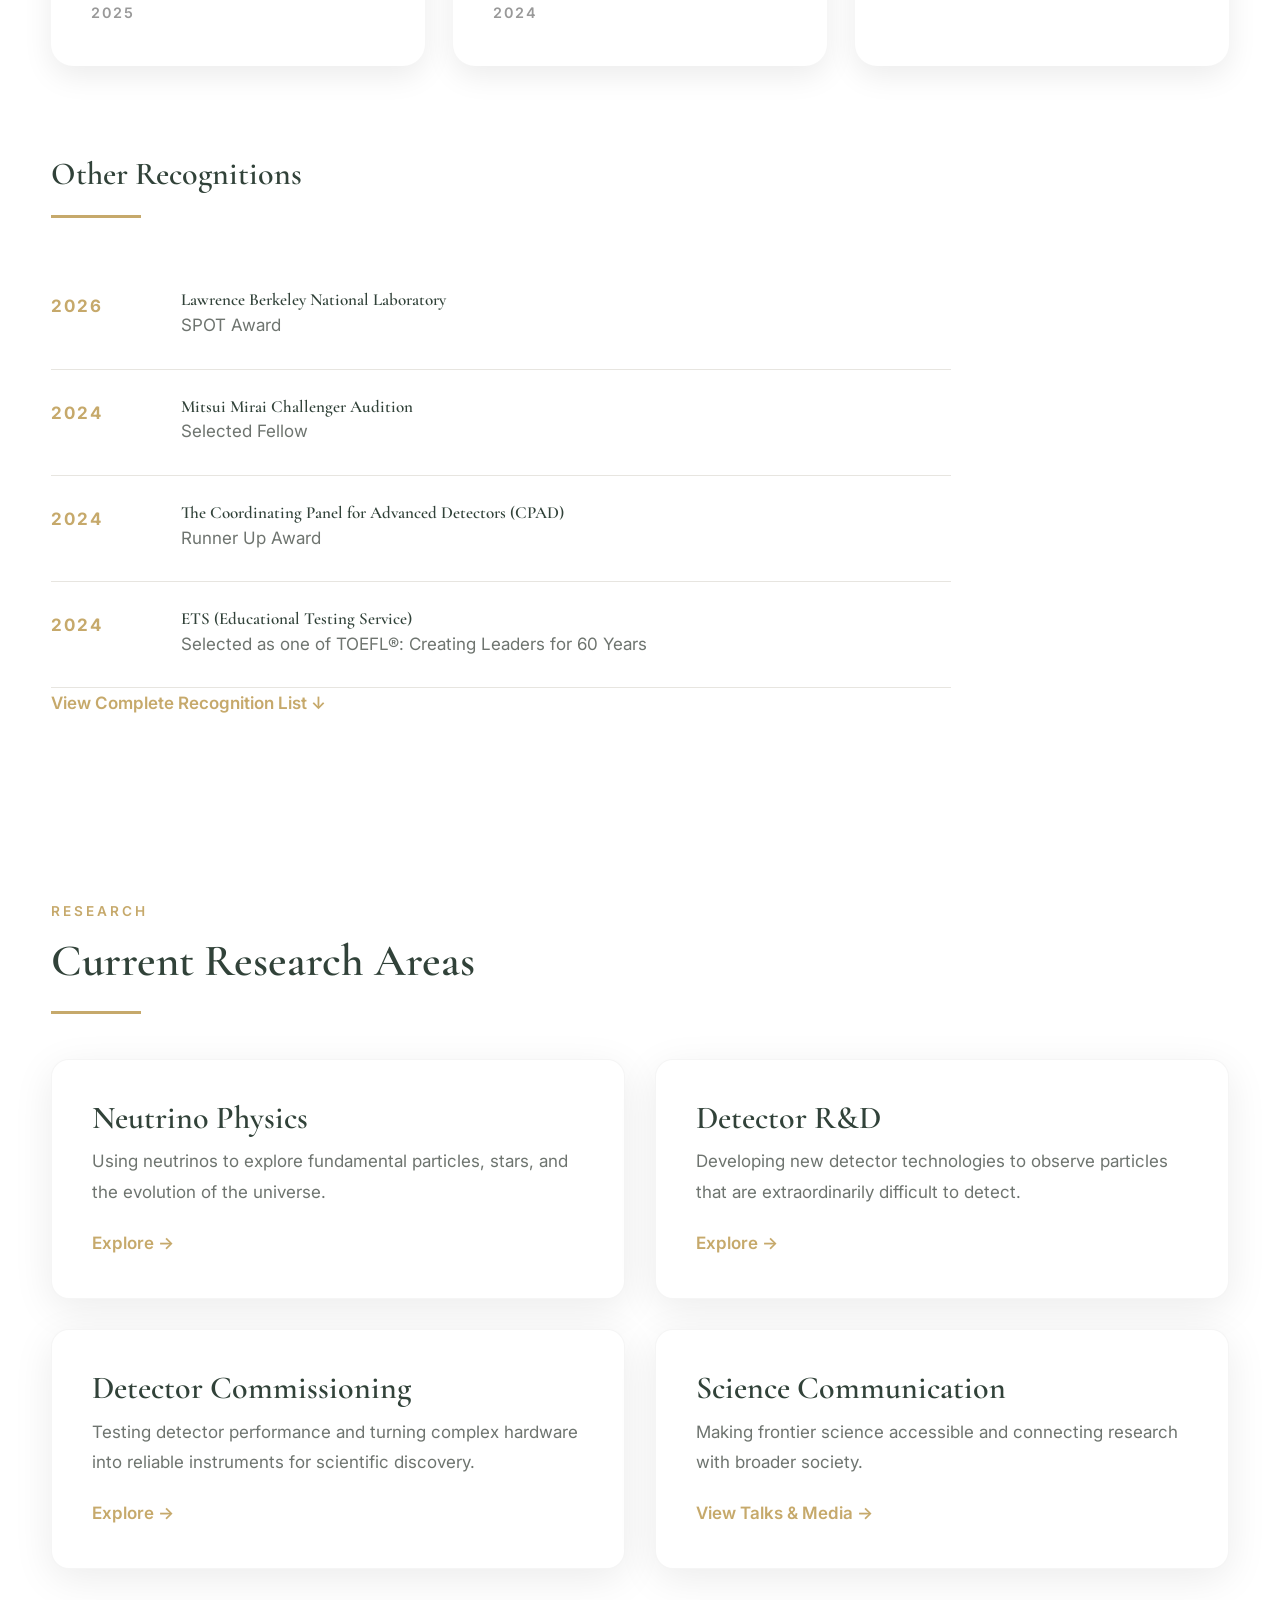
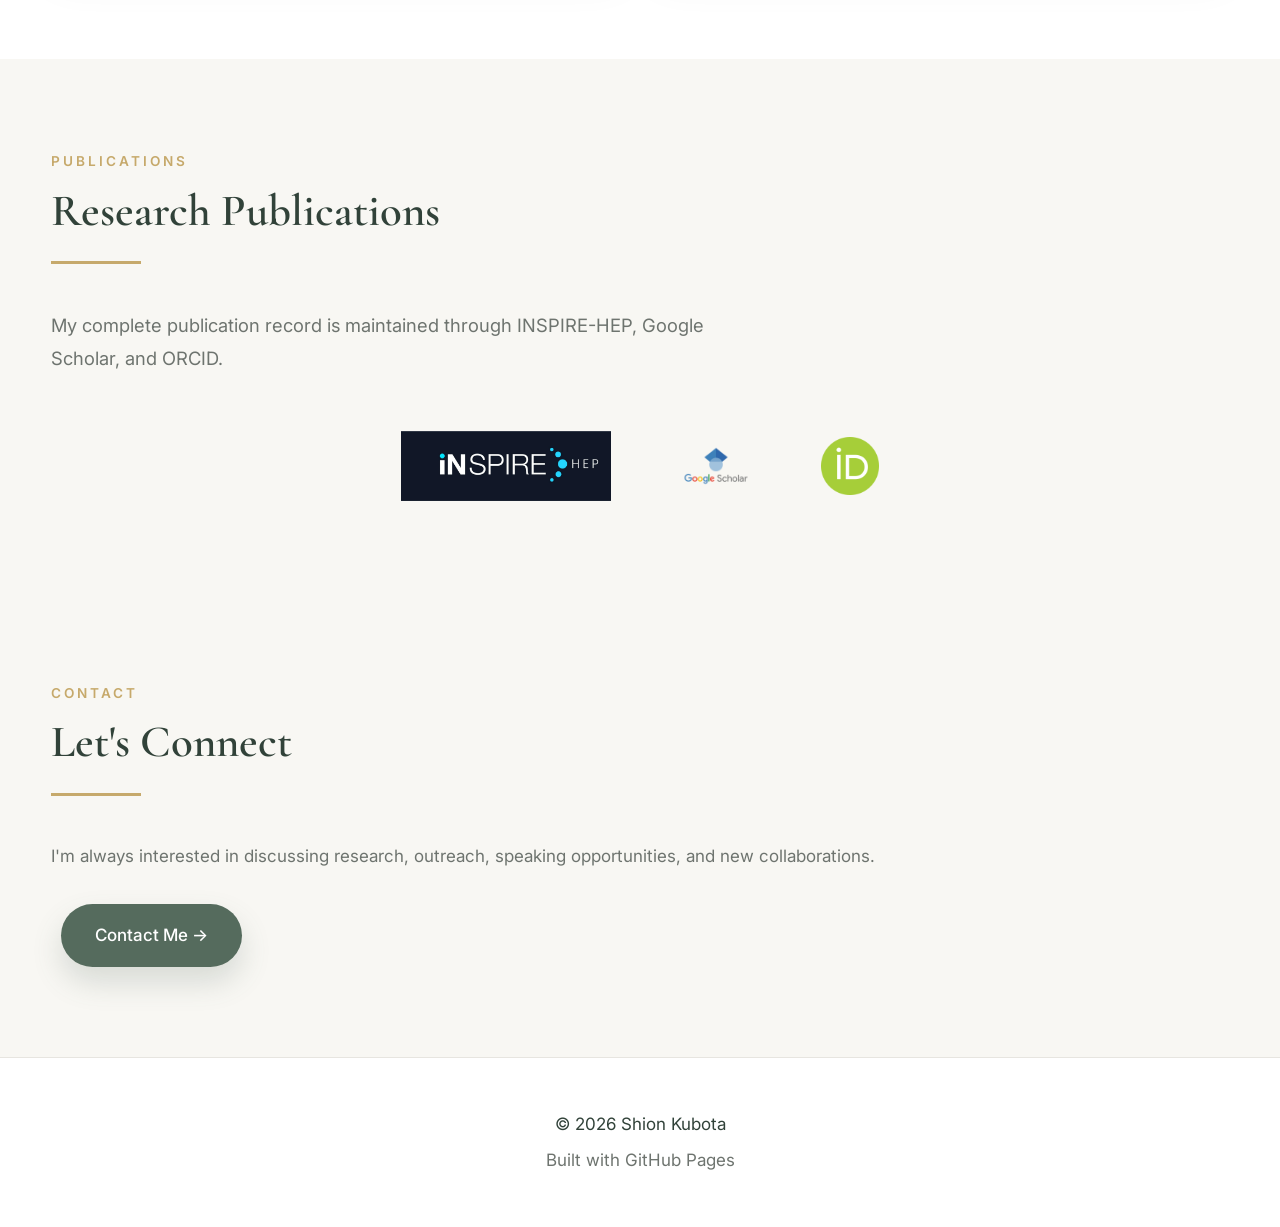
==== commit bb8dd0d1: "Update index.html" ====
--- a/index.html
+++ b/index.html
@@ -687,76 +687,73 @@
                 <h2>Current Research Areas</h2>
 
             </div>
-            <div class="card-grid">
+
+             <div class="card-grid">
 
                 <a href="physics.html" class="card card-link">
 
-                    <div class="card-grid">
-
-    <a href="physics.html" class="card card-link">
-
-        <h3>Neutrino Physics</h3>
-
-        <p>
-            Using neutrinos to explore fundamental particles,
-            stars, and the evolution of the universe.
-        </p>
-
-        <span class="explore-link">
-            Explore →
-        </span>
-
-    </a>
-
-
-    <a href="randd.html" class="card card-link">
-
-        <h3>Detector R&amp;D</h3>
-
-        <p>
-            Developing new detector technologies
-            to observe particles that are extraordinarily difficult to detect.
-        </p>
-
-        <span class="explore-link">
-            Explore →
-        </span>
-
-    </a>
-
-
-    <a href="commissioning.html" class="card card-link">
-
-        <h3>Detector Commissioning</h3>
-
-        <p>
-            Testing detector performance and turning complex hardware
-            into reliable instruments for scientific discovery.
-        </p>
-
-        <span class="explore-link">
-            Explore →
-        </span>
-
-    </a>
-
-
-    <a href="media.html" class="card card-link">
-
-        <h3>Science Communication</h3>
-
-        <p>
-            Making frontier science accessible
-            and connecting research with broader society.
-        </p>
-
-        <span class="explore-link">
-            View Talks &amp; Media →
-        </span>
-
-    </a>
-
-</div>
+                    <h3>Neutrino Physics</h3>
+    
+                        <p>
+                            Using neutrinos to explore fundamental particles,
+                            stars, and the evolution of the universe.
+                        </p>
+                
+                        <span class="explore-link">
+                            Explore →
+                        </span>
+            
+                </a>
+
+
+                <a href="randd.html" class="card card-link">
+            
+                    <h3>Detector R&amp;D</h3>
+            
+                    <p>
+                        Developing new detector technologies
+                        to observe particles that are extraordinarily difficult to detect.
+                    </p>
+            
+                    <span class="explore-link">
+                        Explore →
+                    </span>
+            
+                </a>
+
+
+                <a href="commissioning.html" class="card card-link">
+            
+                    <h3>Detector Commissioning</h3>
+            
+                    <p>
+                        Testing detector performance and turning complex hardware
+                        into reliable instruments for scientific discovery.
+                    </p>
+            
+                    <span class="explore-link">
+                        Explore →
+                    </span>
+            
+                </a>
+
+
+                <a href="media.html" class="card card-link">
+            
+                    <h3>Science Communication</h3>
+            
+                    <p>
+                        Making frontier science accessible
+                        and connecting research with broader society.
+                    </p>
+            
+                    <span class="explore-link">
+                        View Talks &amp; Media →
+                    </span>
+            
+                </a>
+
+            </div>
         </div>
 
     </section>
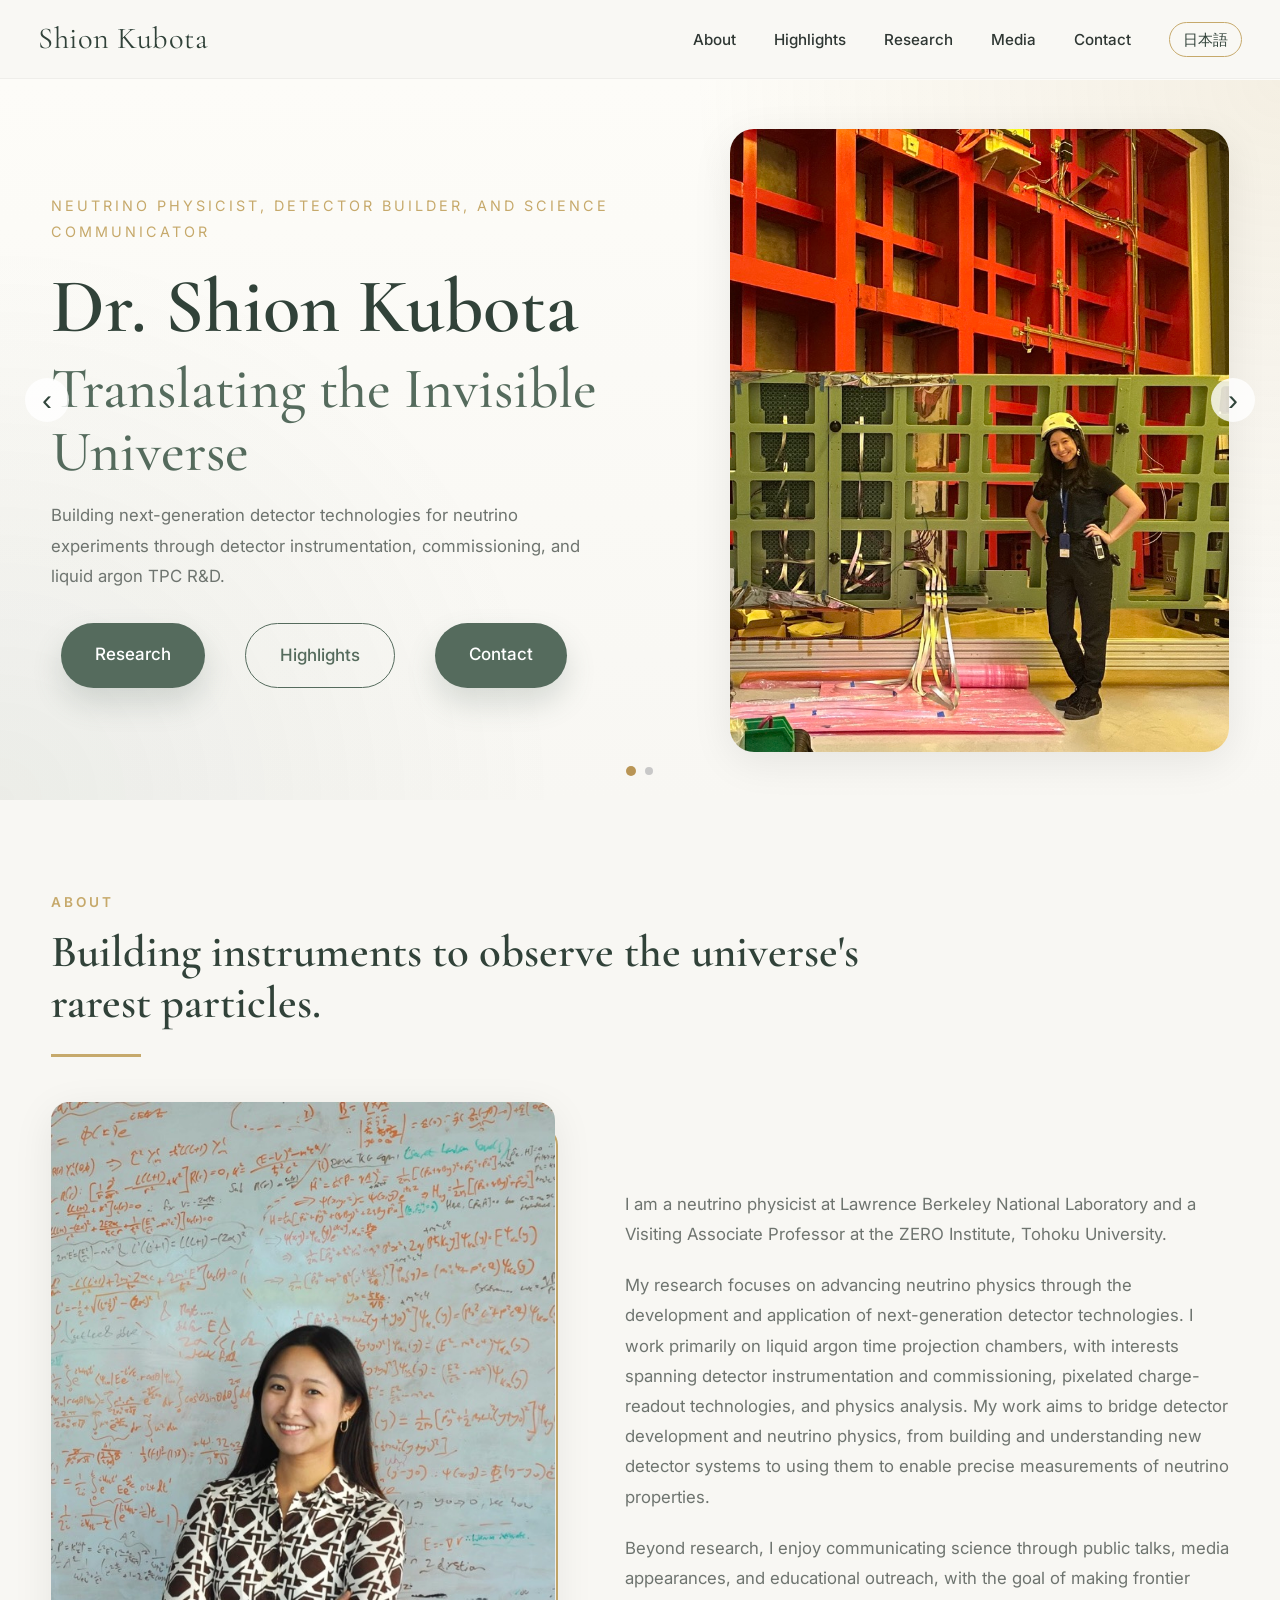
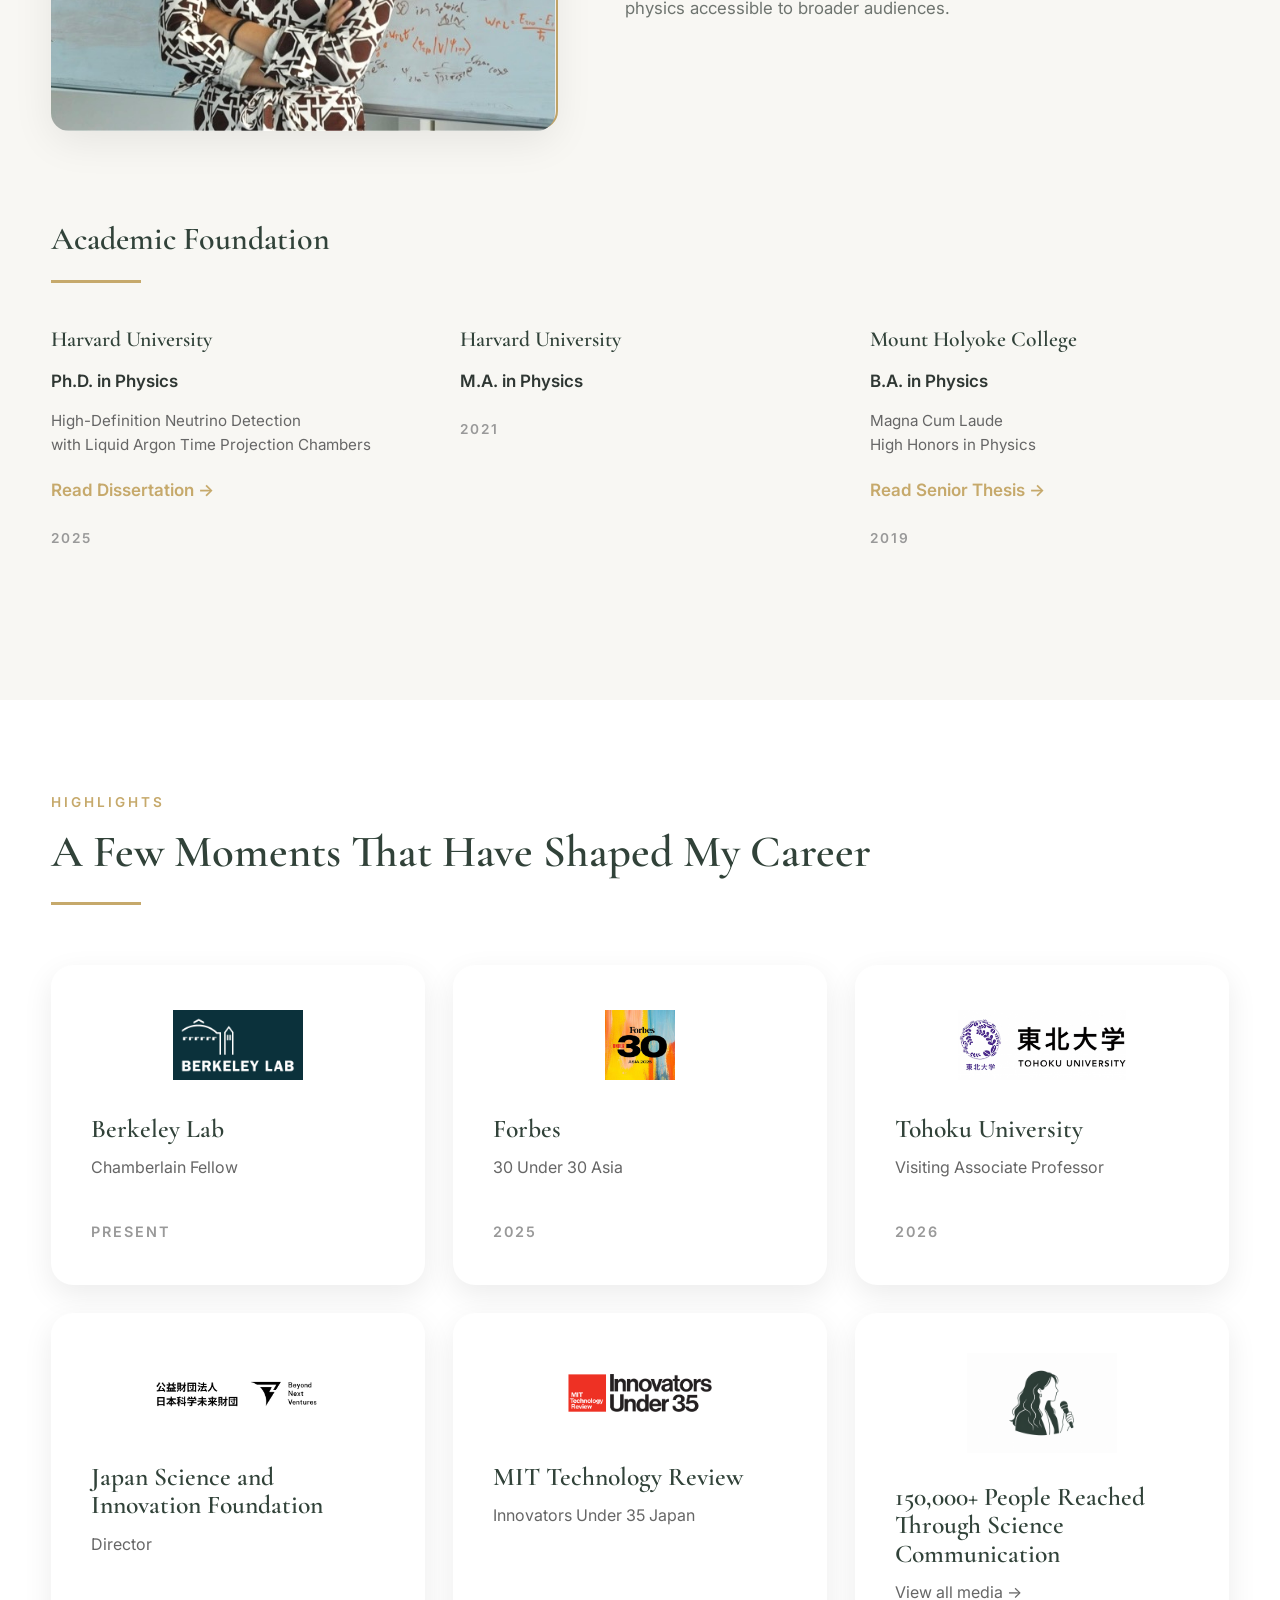
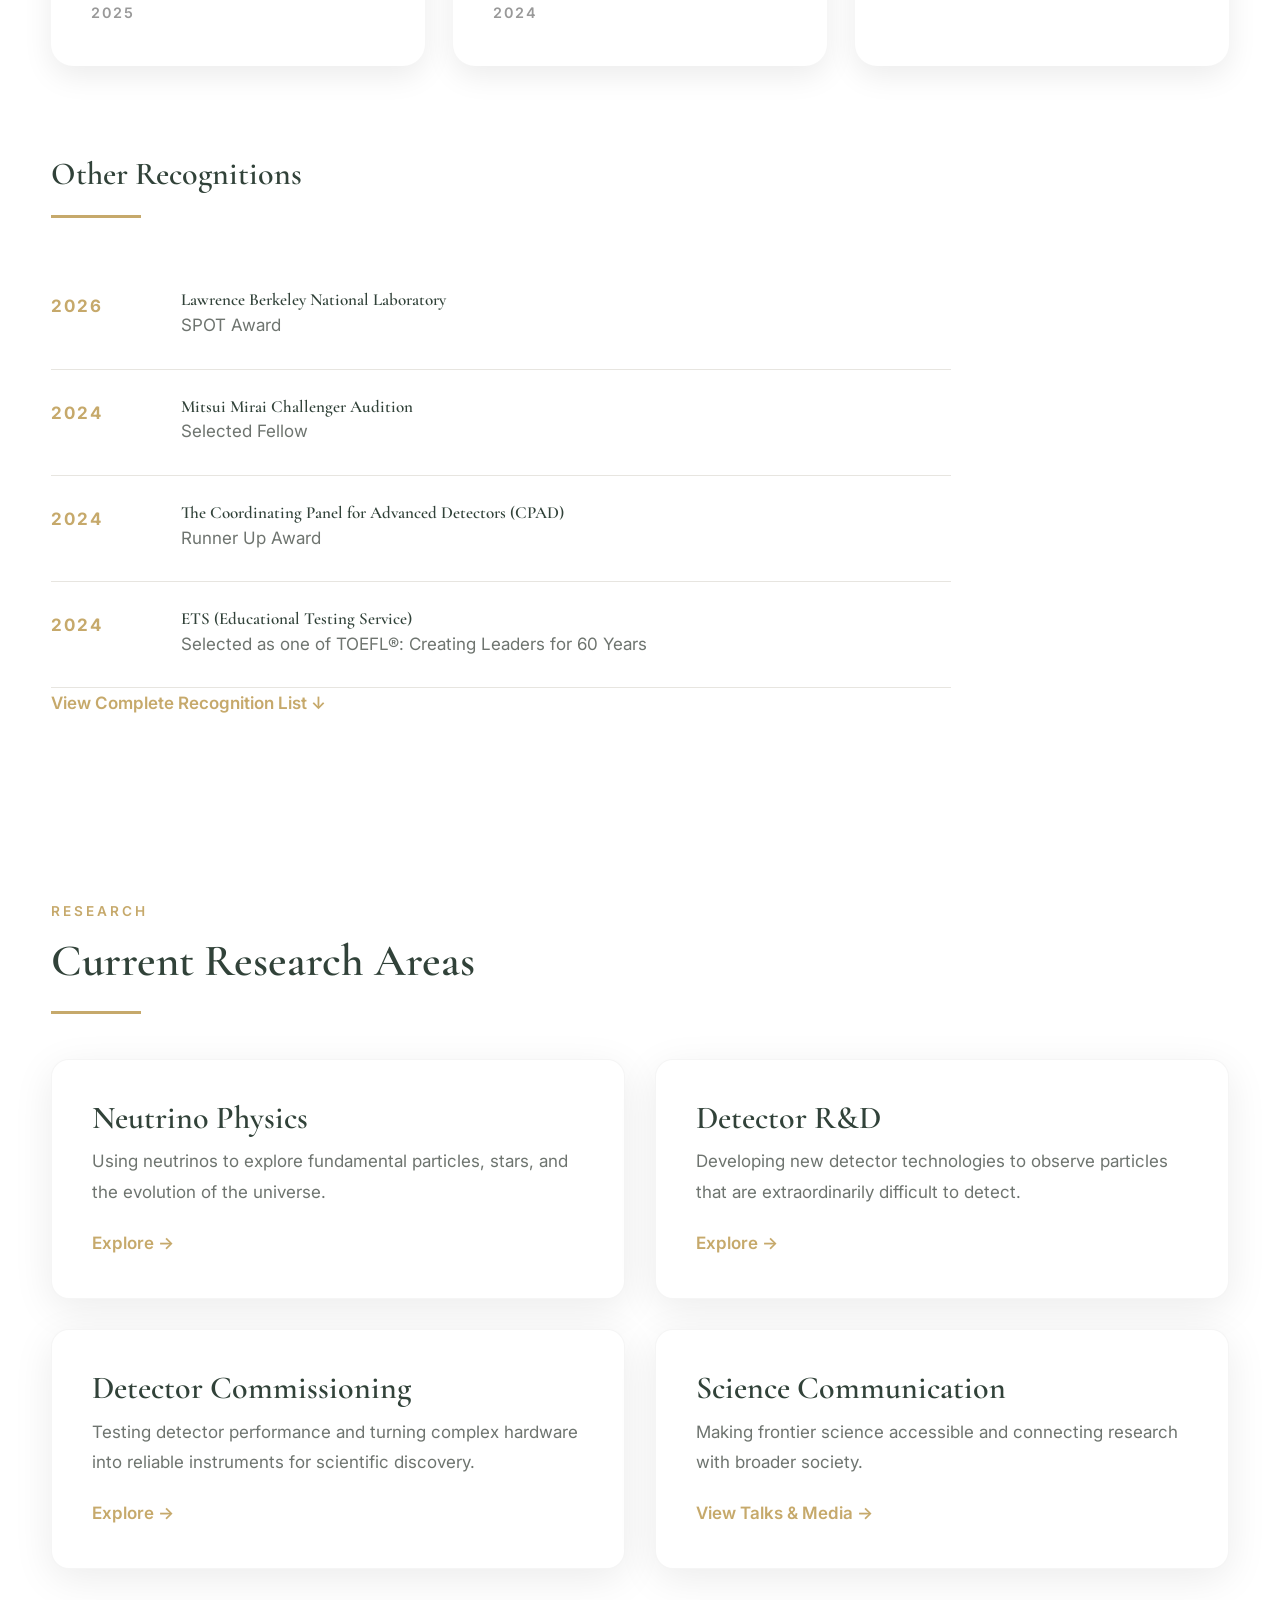
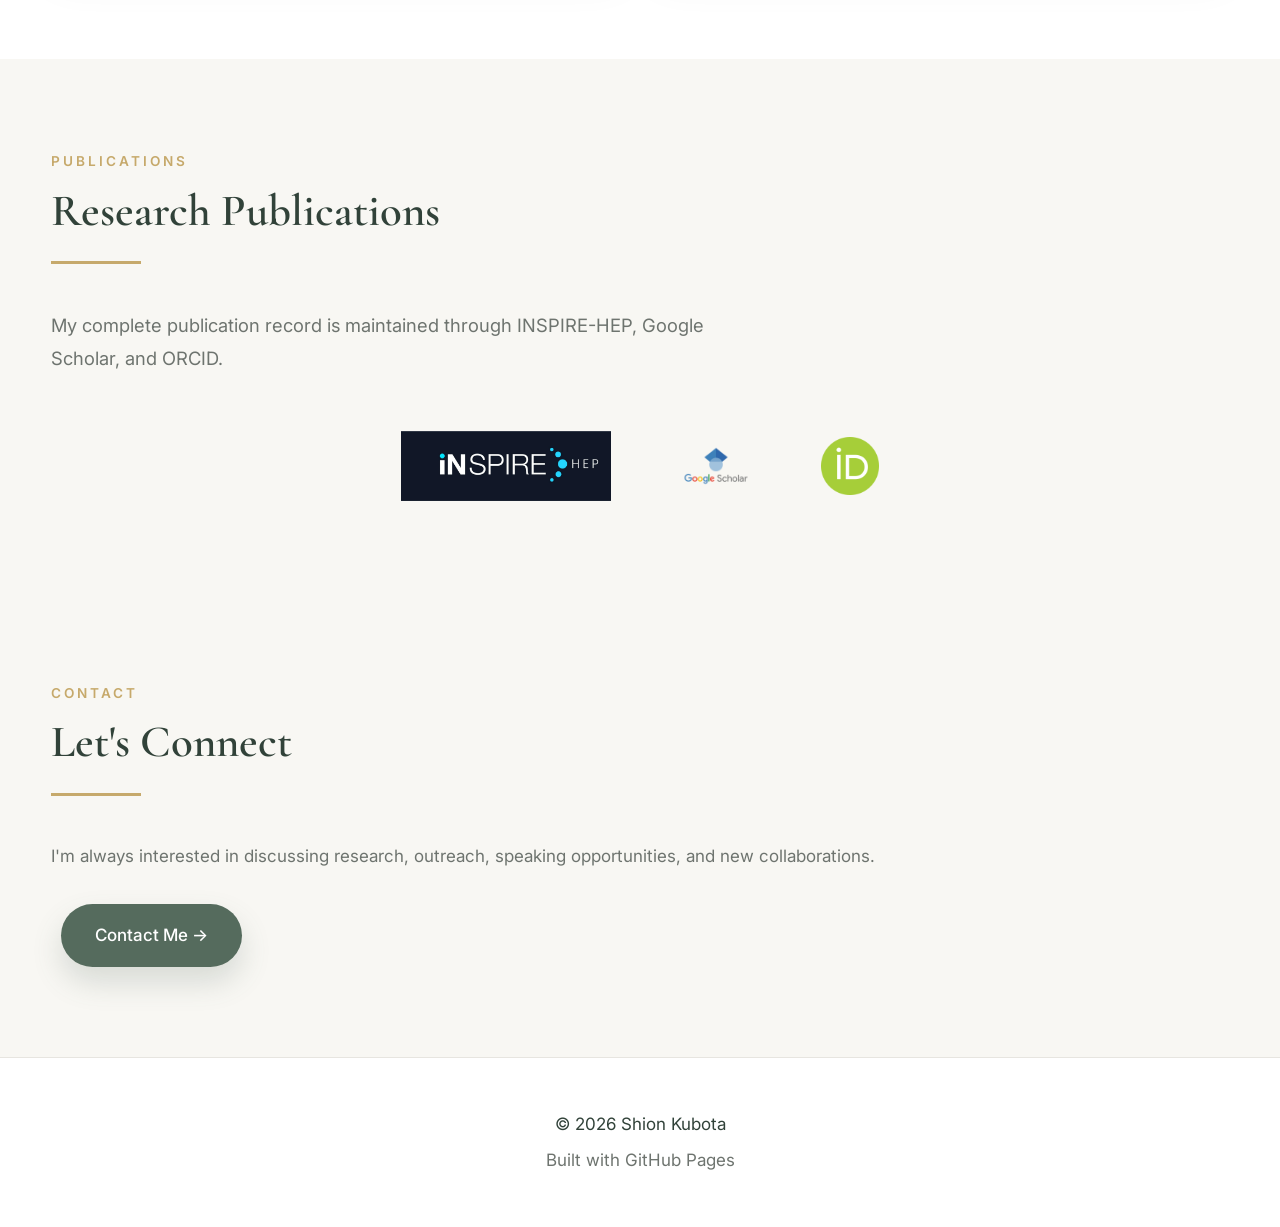
==== commit 2a206be5: "Update index.html" ====
--- a/index.html
+++ b/index.html
@@ -330,7 +330,10 @@
 
                     <p>
 
-                        My research focuses on the development of next-generation detector technologies for neutrino experiments, with an emphasis on liquid argon time projection chambers, cryogenic instrumentation, and detector commissioning.
+                        My research focuses on advancing neutrino physics through the development and application of next-generation detector technologies. 
+                        I work primarily on liquid argon time projection chambers, with interests spanning detector instrumentation and commissioning, pixelated charge-readout technologies, and physics analysis. 
+                        My work aims to bridge detector development and neutrino physics, from building and understanding new detector systems to using them to enable precise measurements of neutrino properties.
+
 
                     </p>
 
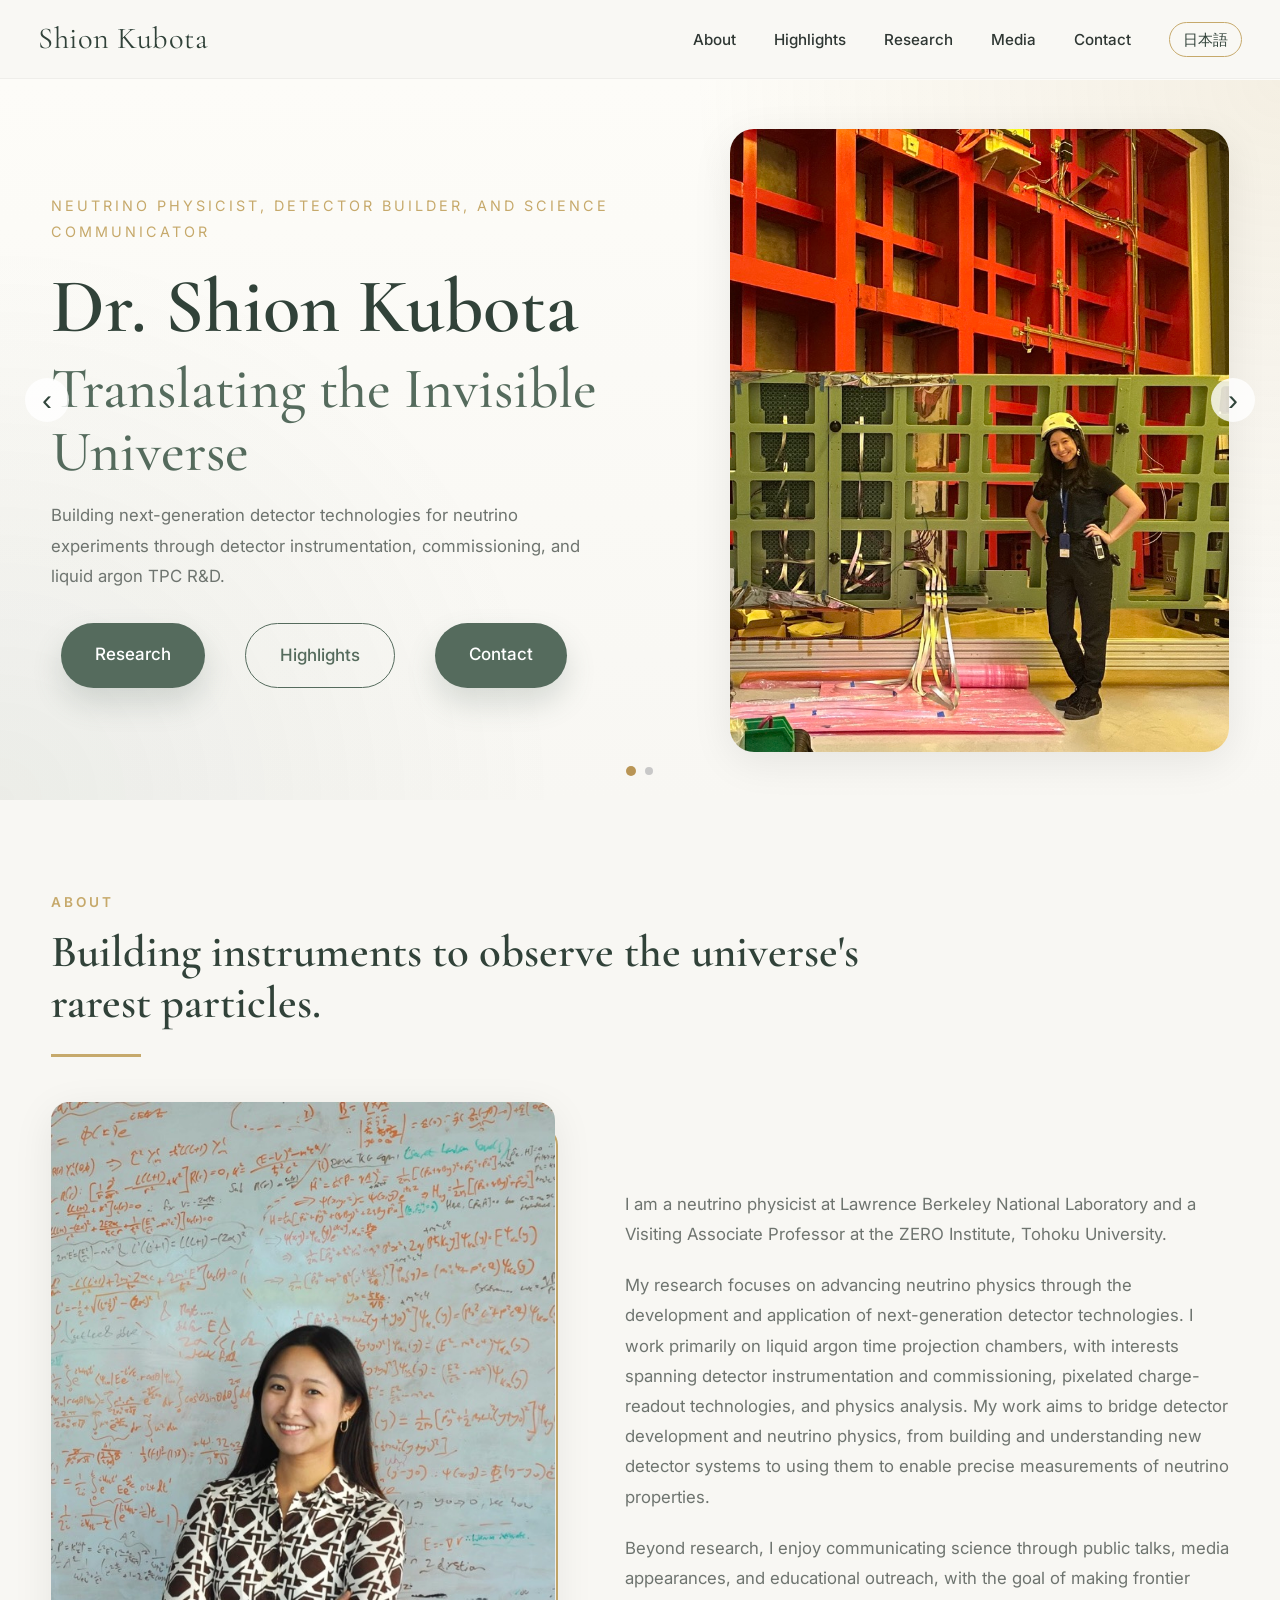
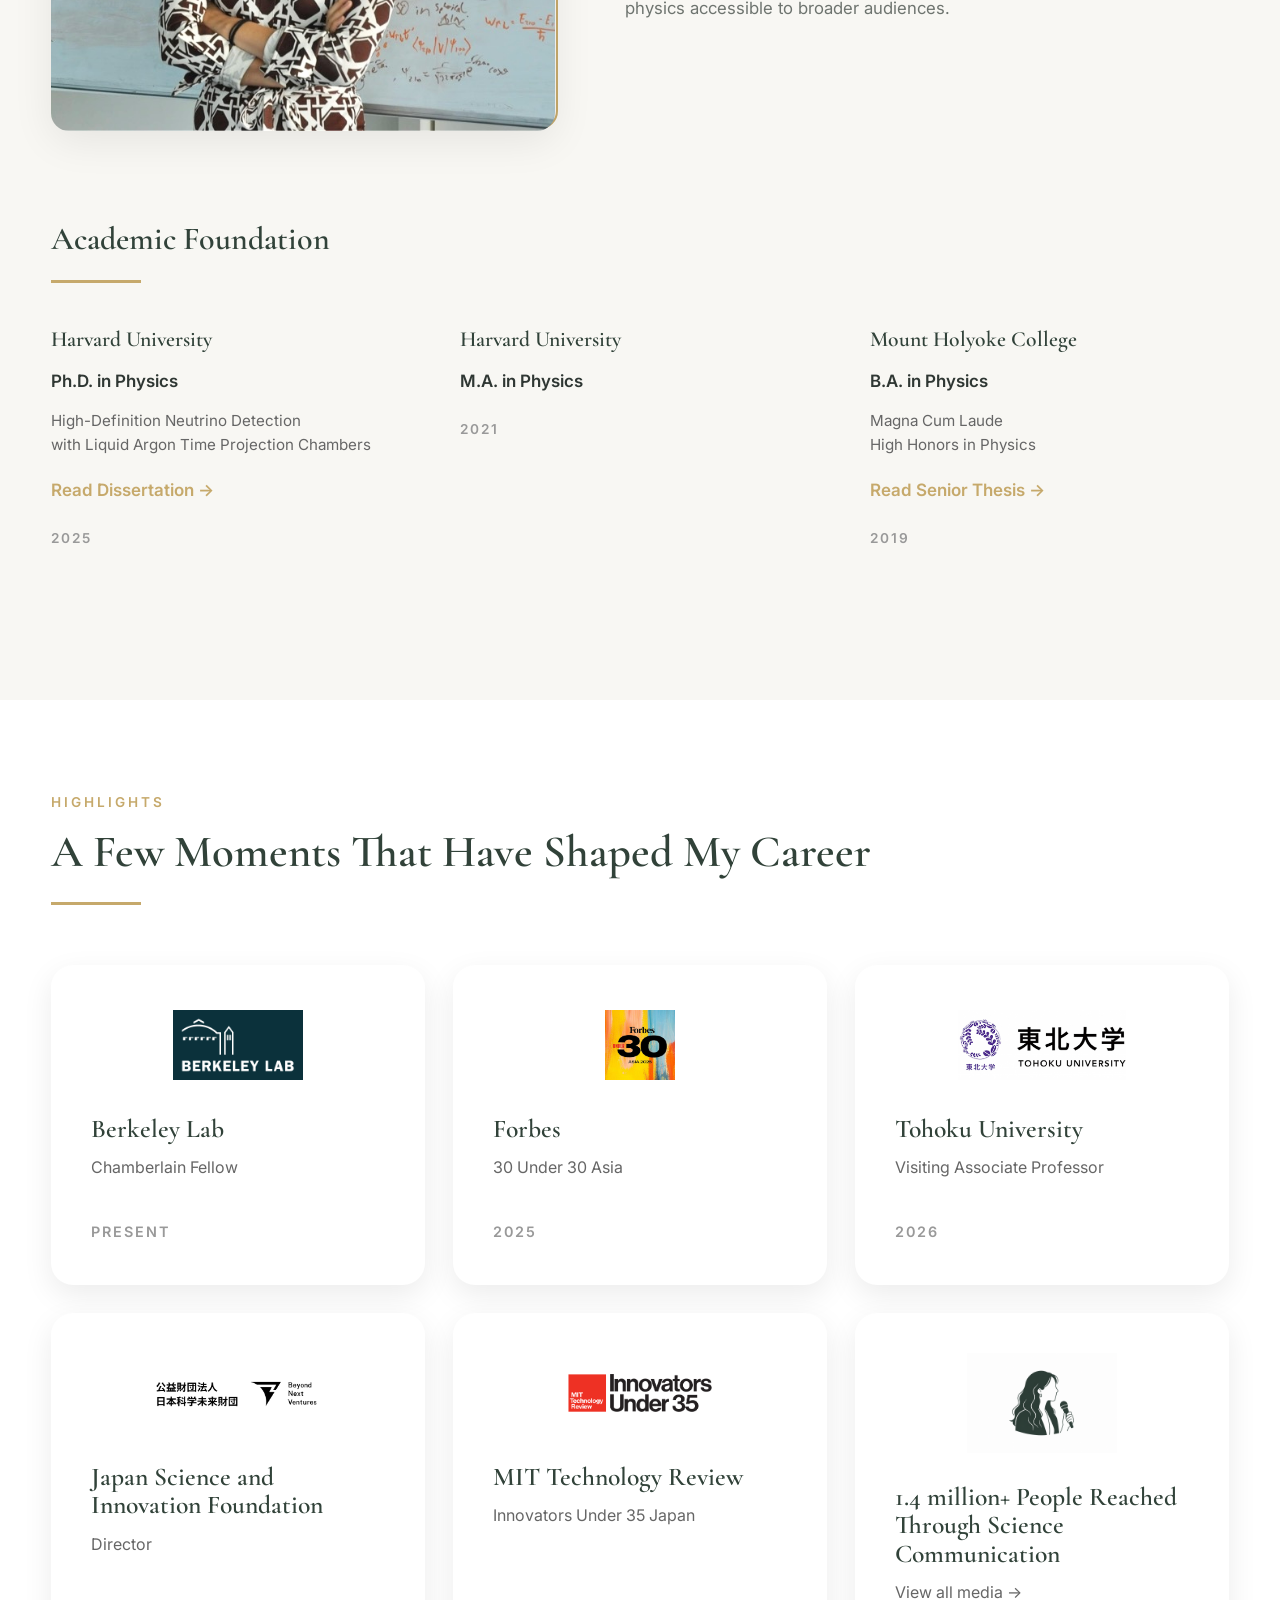
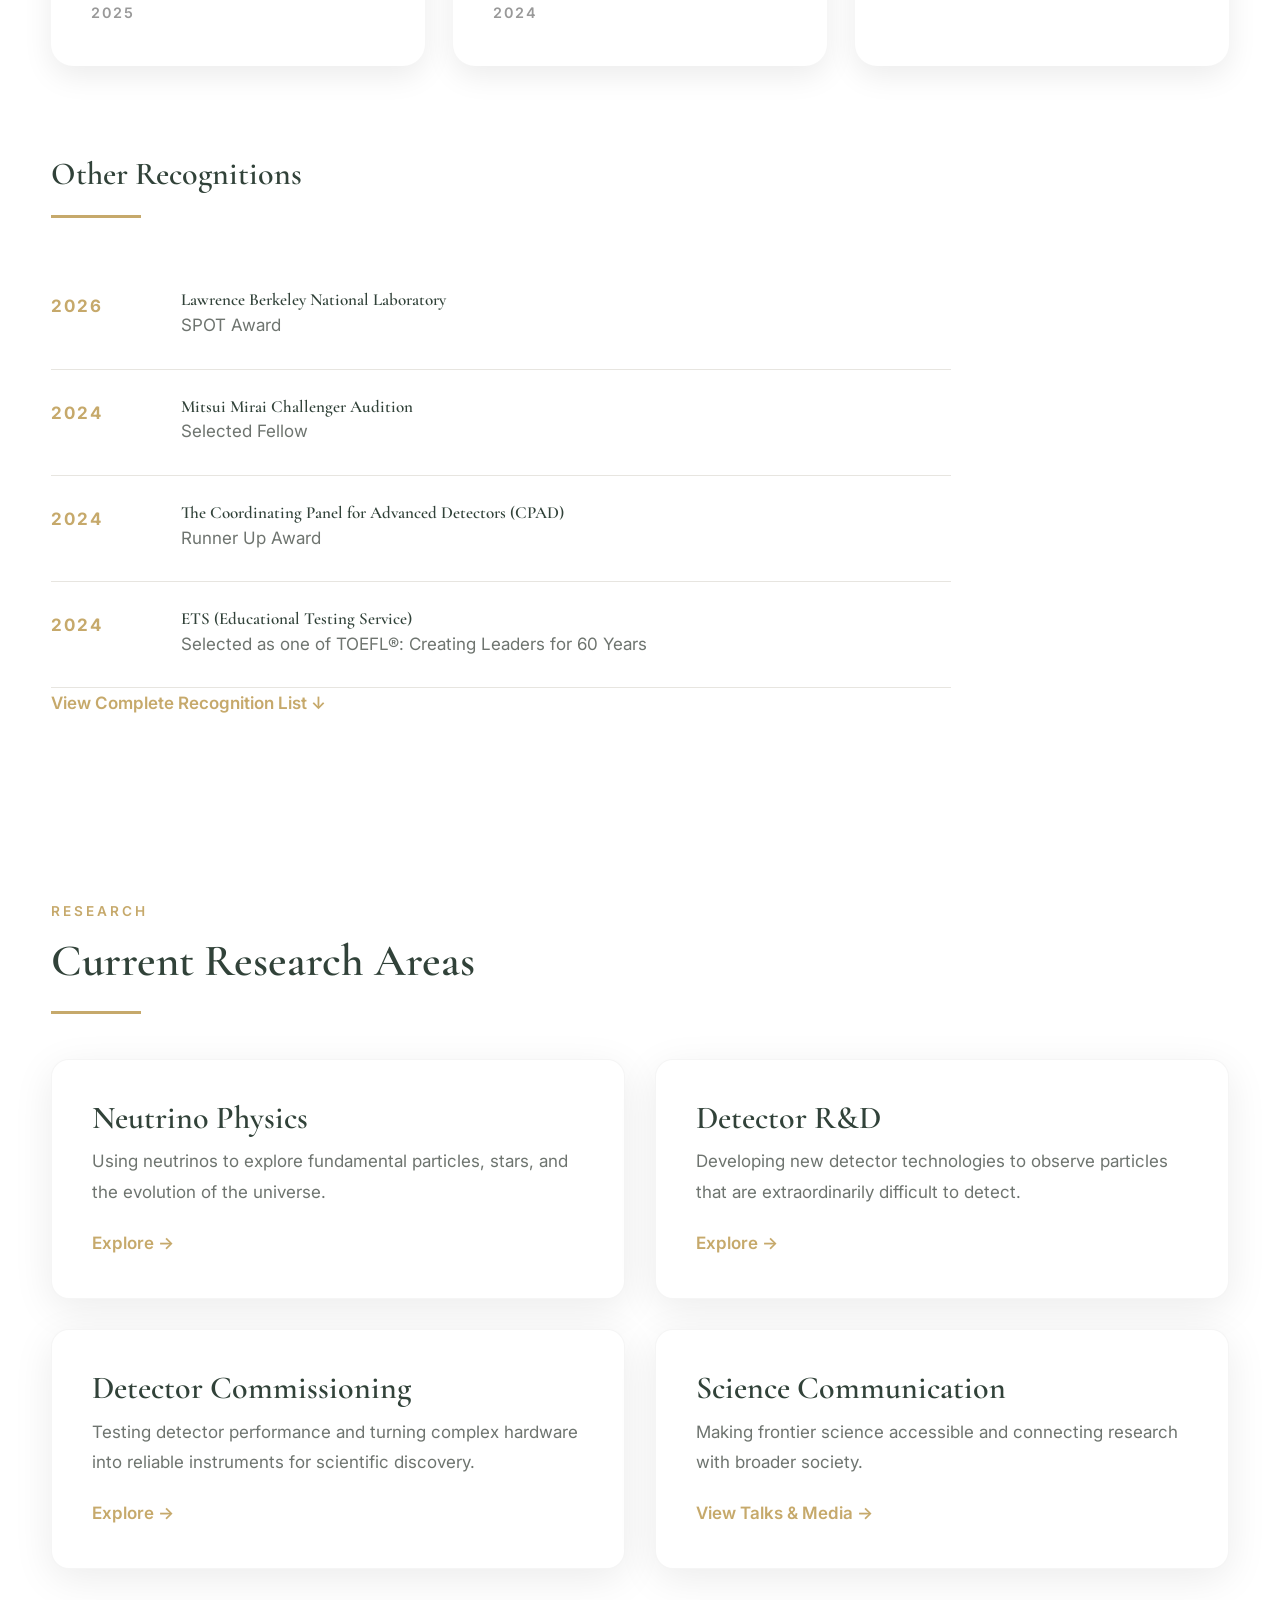
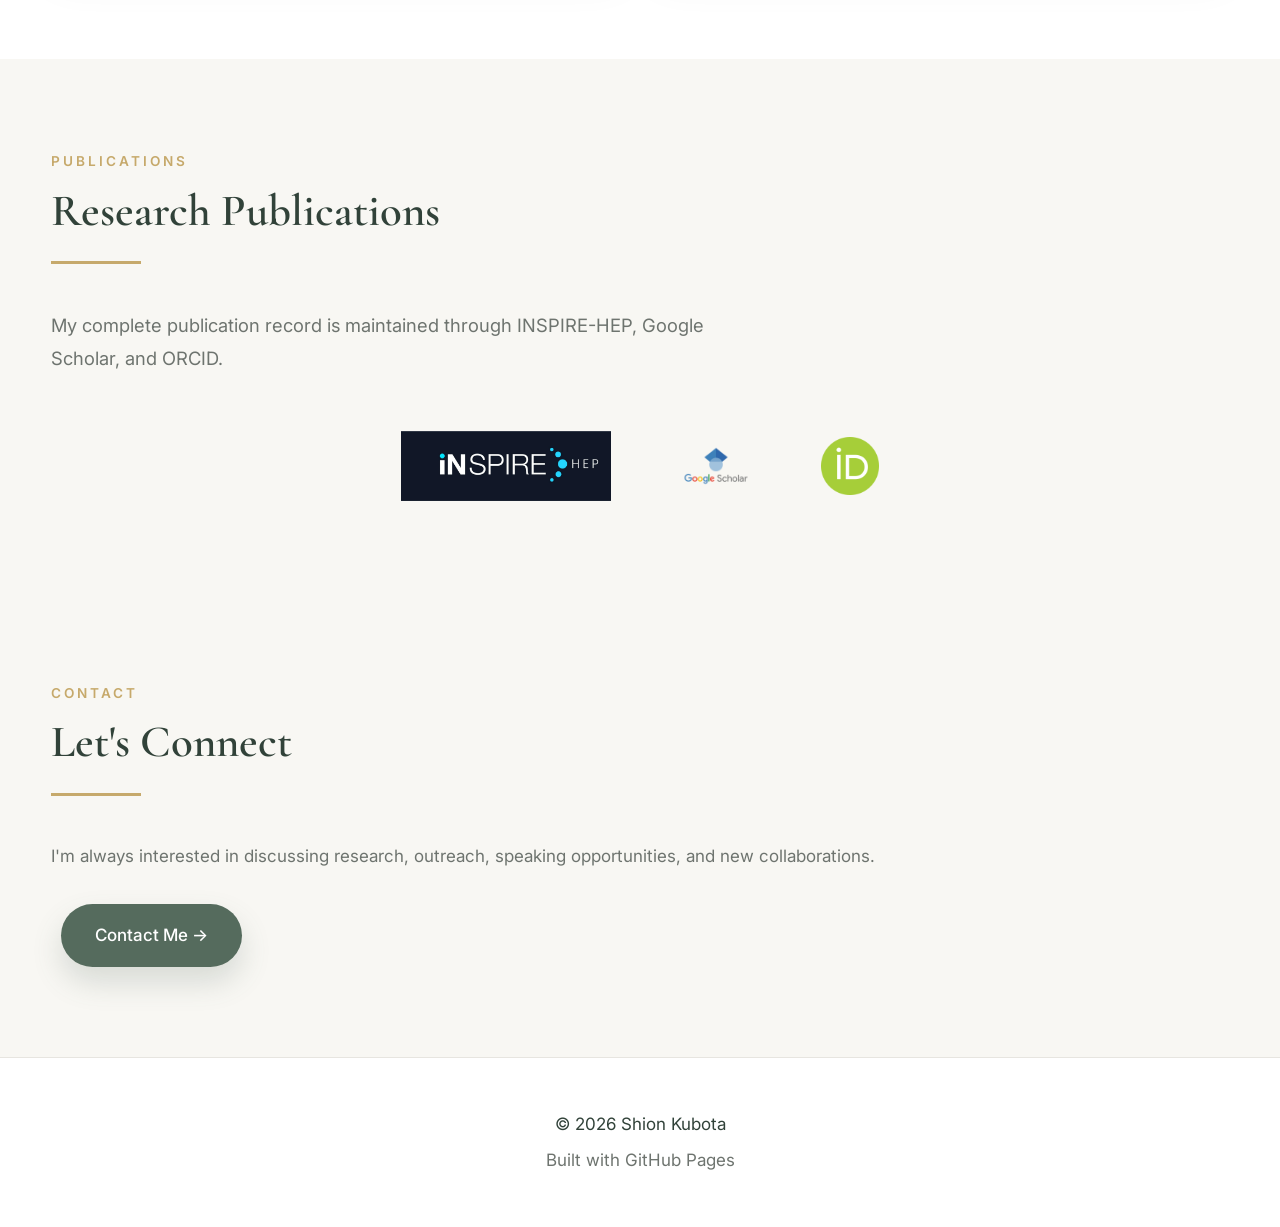
==== commit b5c042b0: "Update index.html" ====
--- a/index.html
+++ b/index.html
@@ -554,7 +554,7 @@
             <img src="images/talk_logo.png" alt="mic">
         </div>
         
-        <h3>150,000+ People Reached Through Science Communication</h3>
+        <h3>1.4 million+ People Reached Through Science Communication</h3>
 
         <p class="highlight-subtitle">
             View all media →
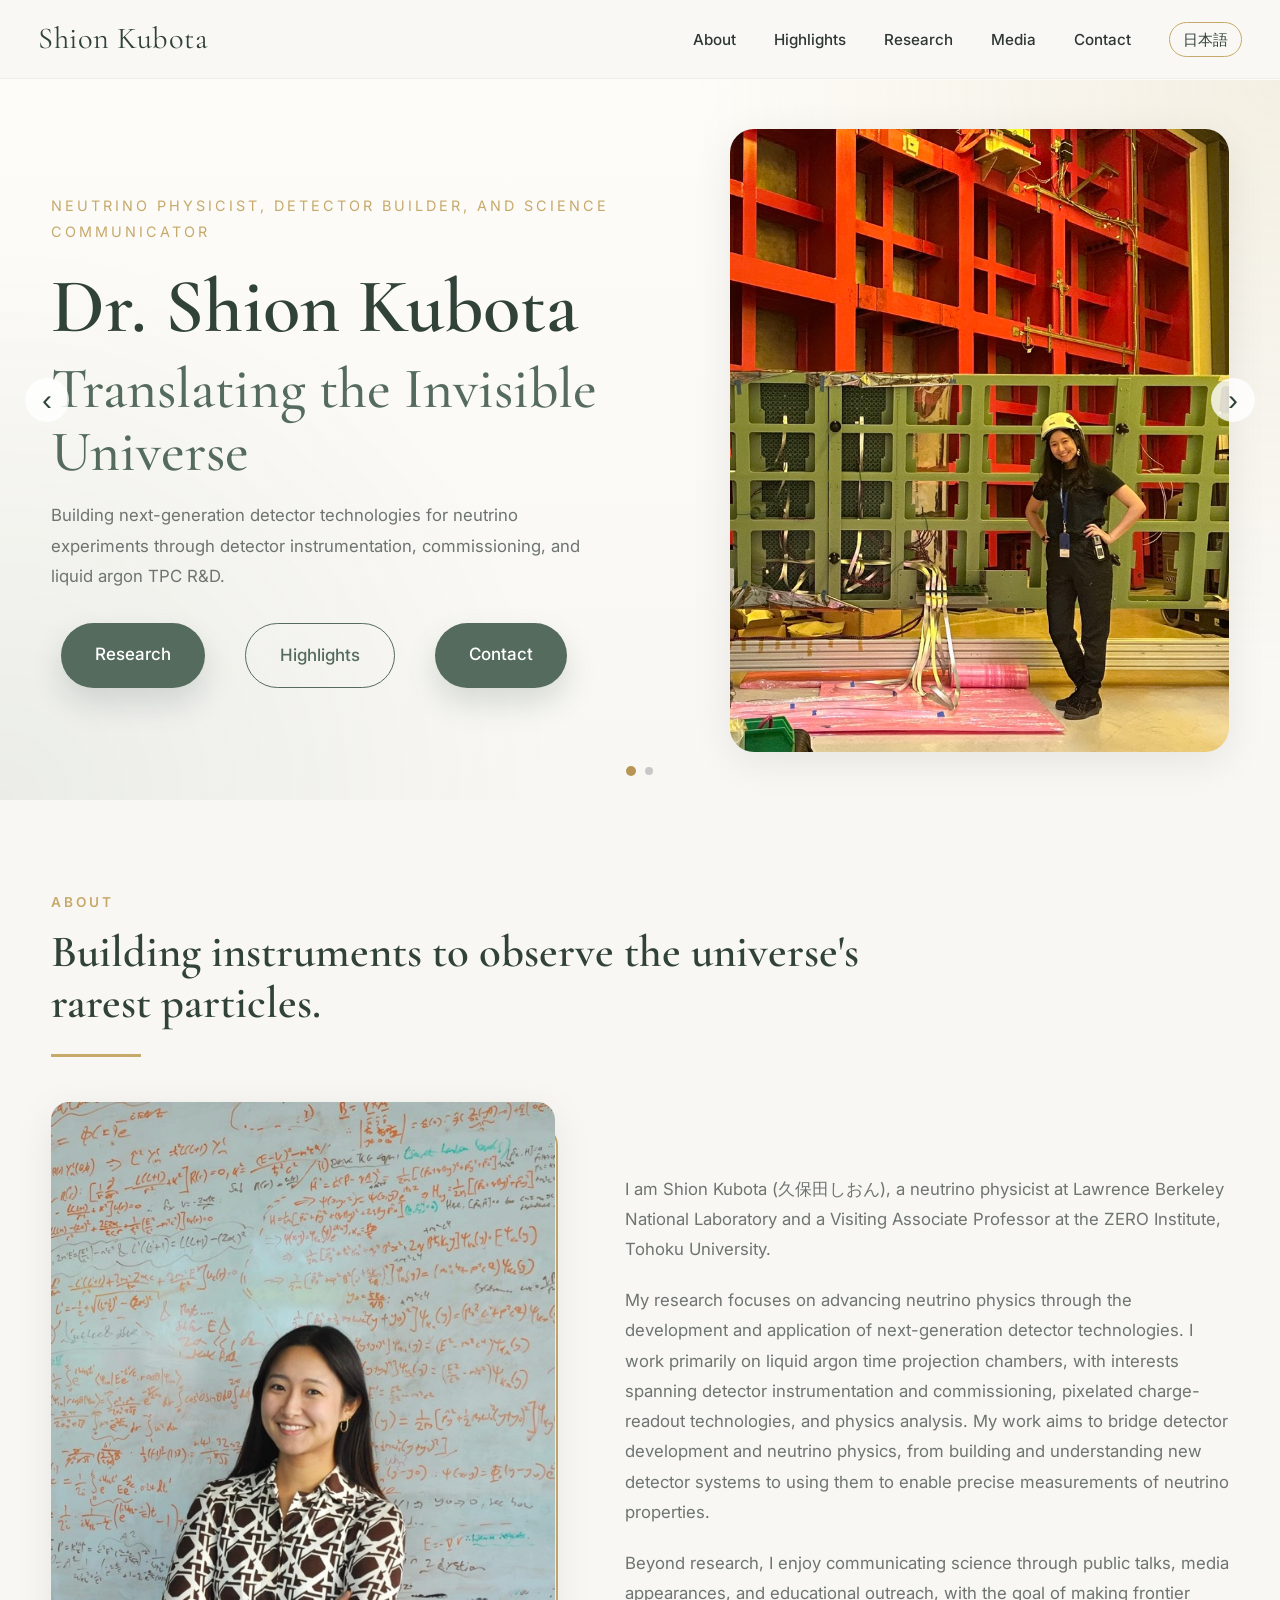
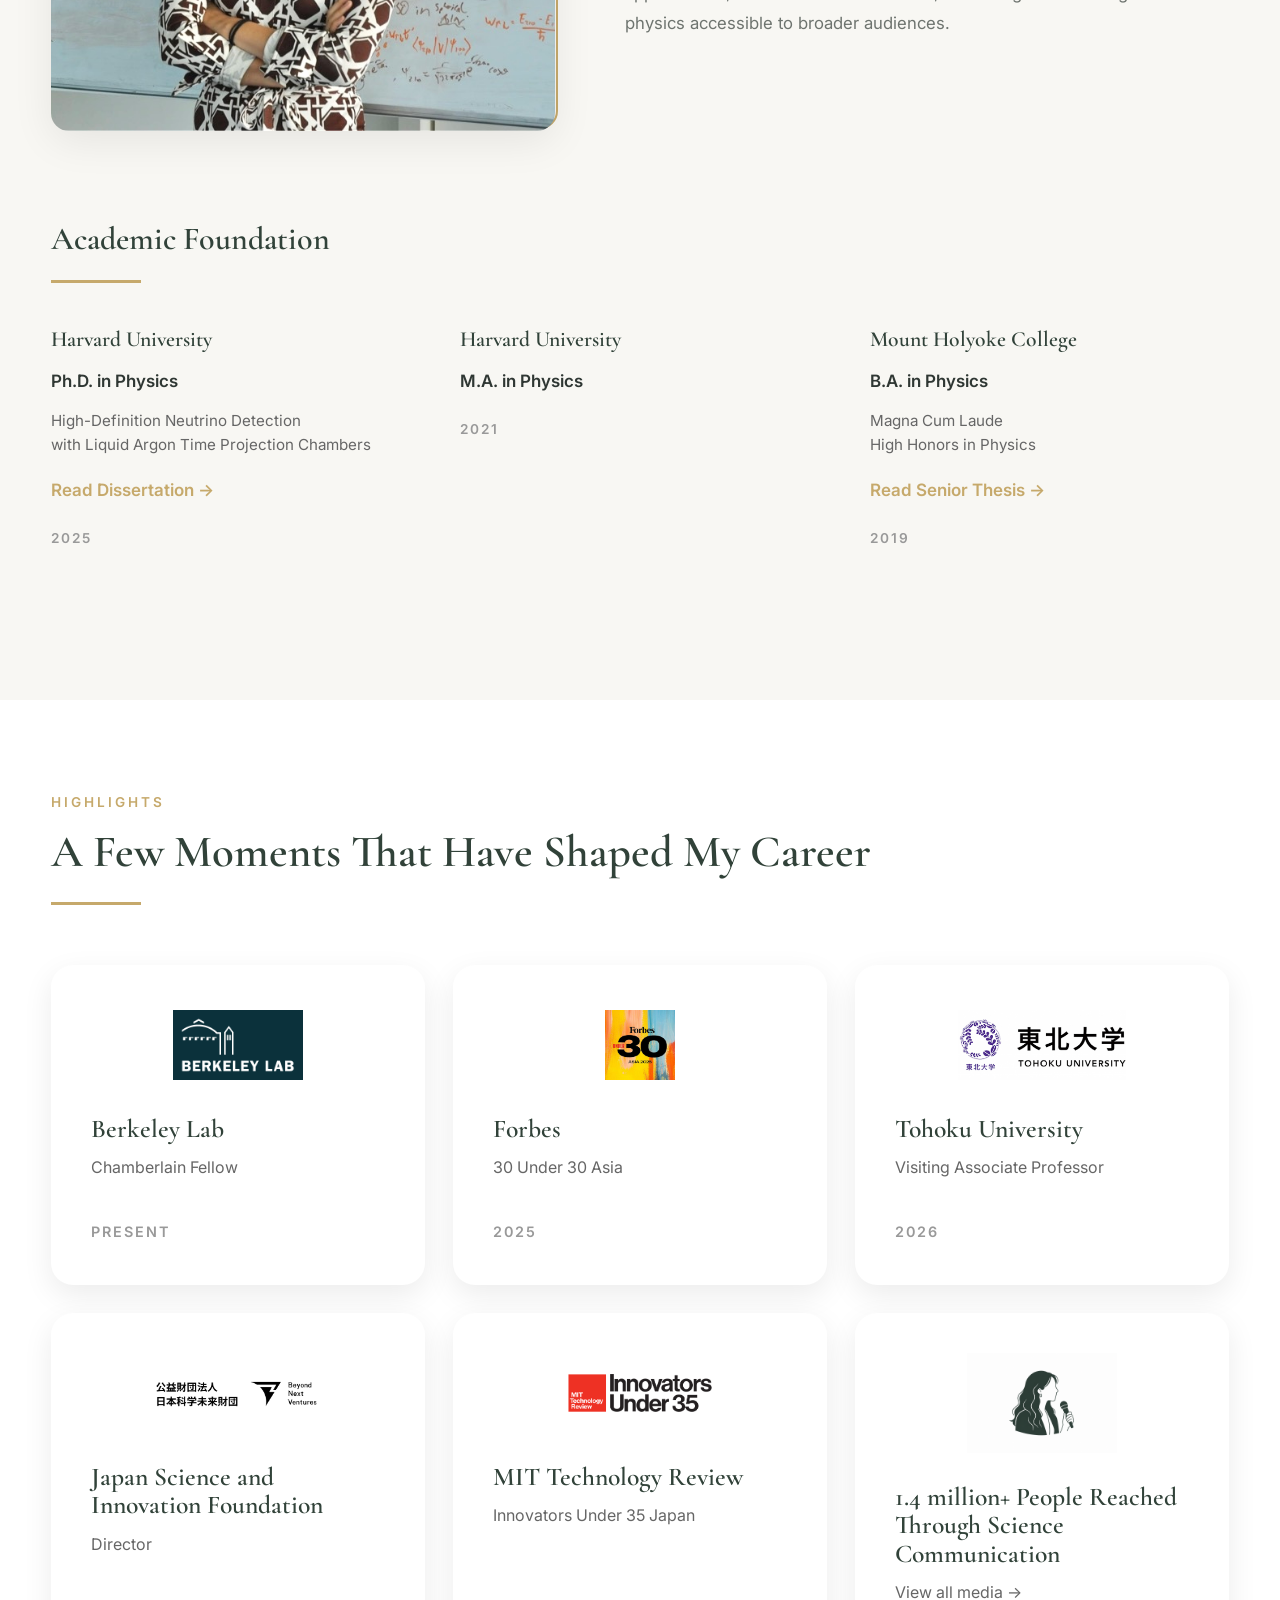
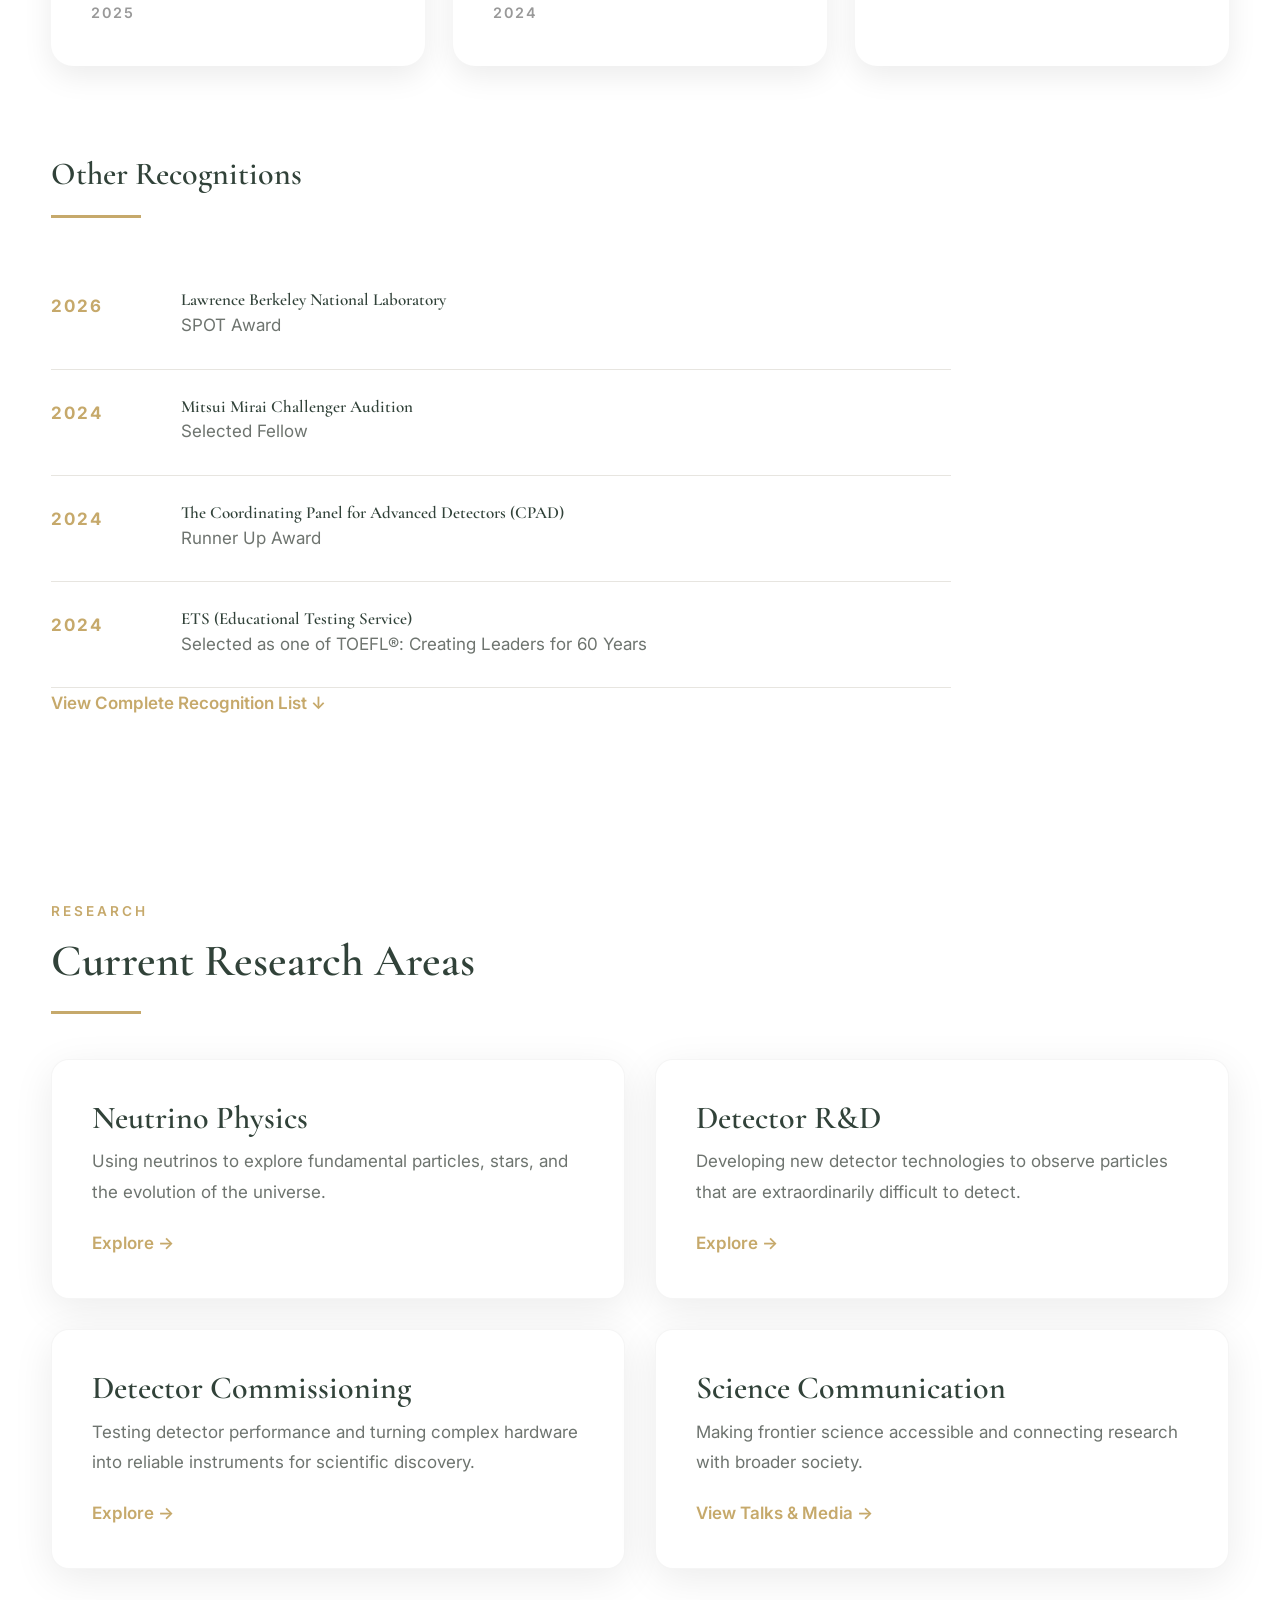
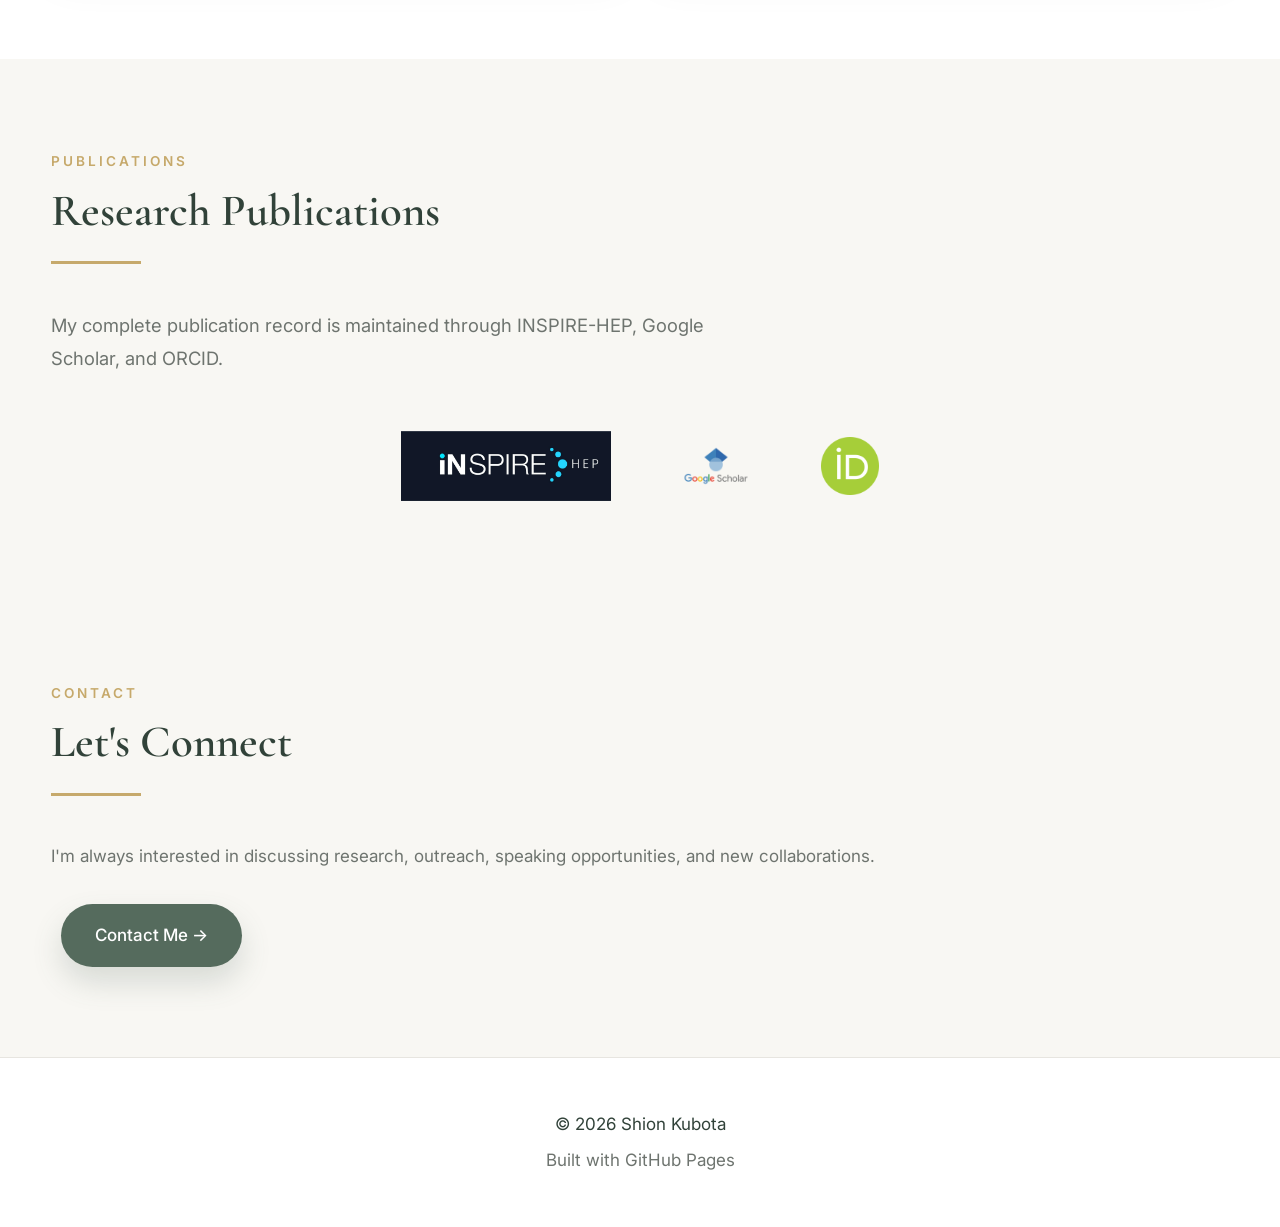
==== commit b1a7a2fa: "Update index.html" ====
--- a/index.html
+++ b/index.html
@@ -19,6 +19,18 @@
 
     <link rel="stylesheet" href="css/style.css">
     <link rel="icon" type="image/png" href="favicon.png">
+
+    <link rel="alternate"
+      hreflang="en"
+      href="https://shionkubota.com/">
+
+<link rel="alternate"
+      hreflang="ja"
+      href="https://shionkubota.com/jp/">
+
+<link rel="alternate"
+      hreflang="x-default"
+      href="https://shionkubota.com/">
 </head>
 
 <body>
@@ -323,9 +335,9 @@
                 <div class="about-text">
 
                     <p>
-
-                        I am a neutrino physicist at Lawrence Berkeley National Laboratory and a Visiting Associate Professor at the ZERO Institute, Tohoku University.
-
+                        I am Shion Kubota (久保田しおん), a neutrino physicist at
+                        Lawrence Berkeley National Laboratory and a Visiting Associate Professor
+                        at the ZERO Institute, Tohoku University.
                     </p>
 
                     <p>
